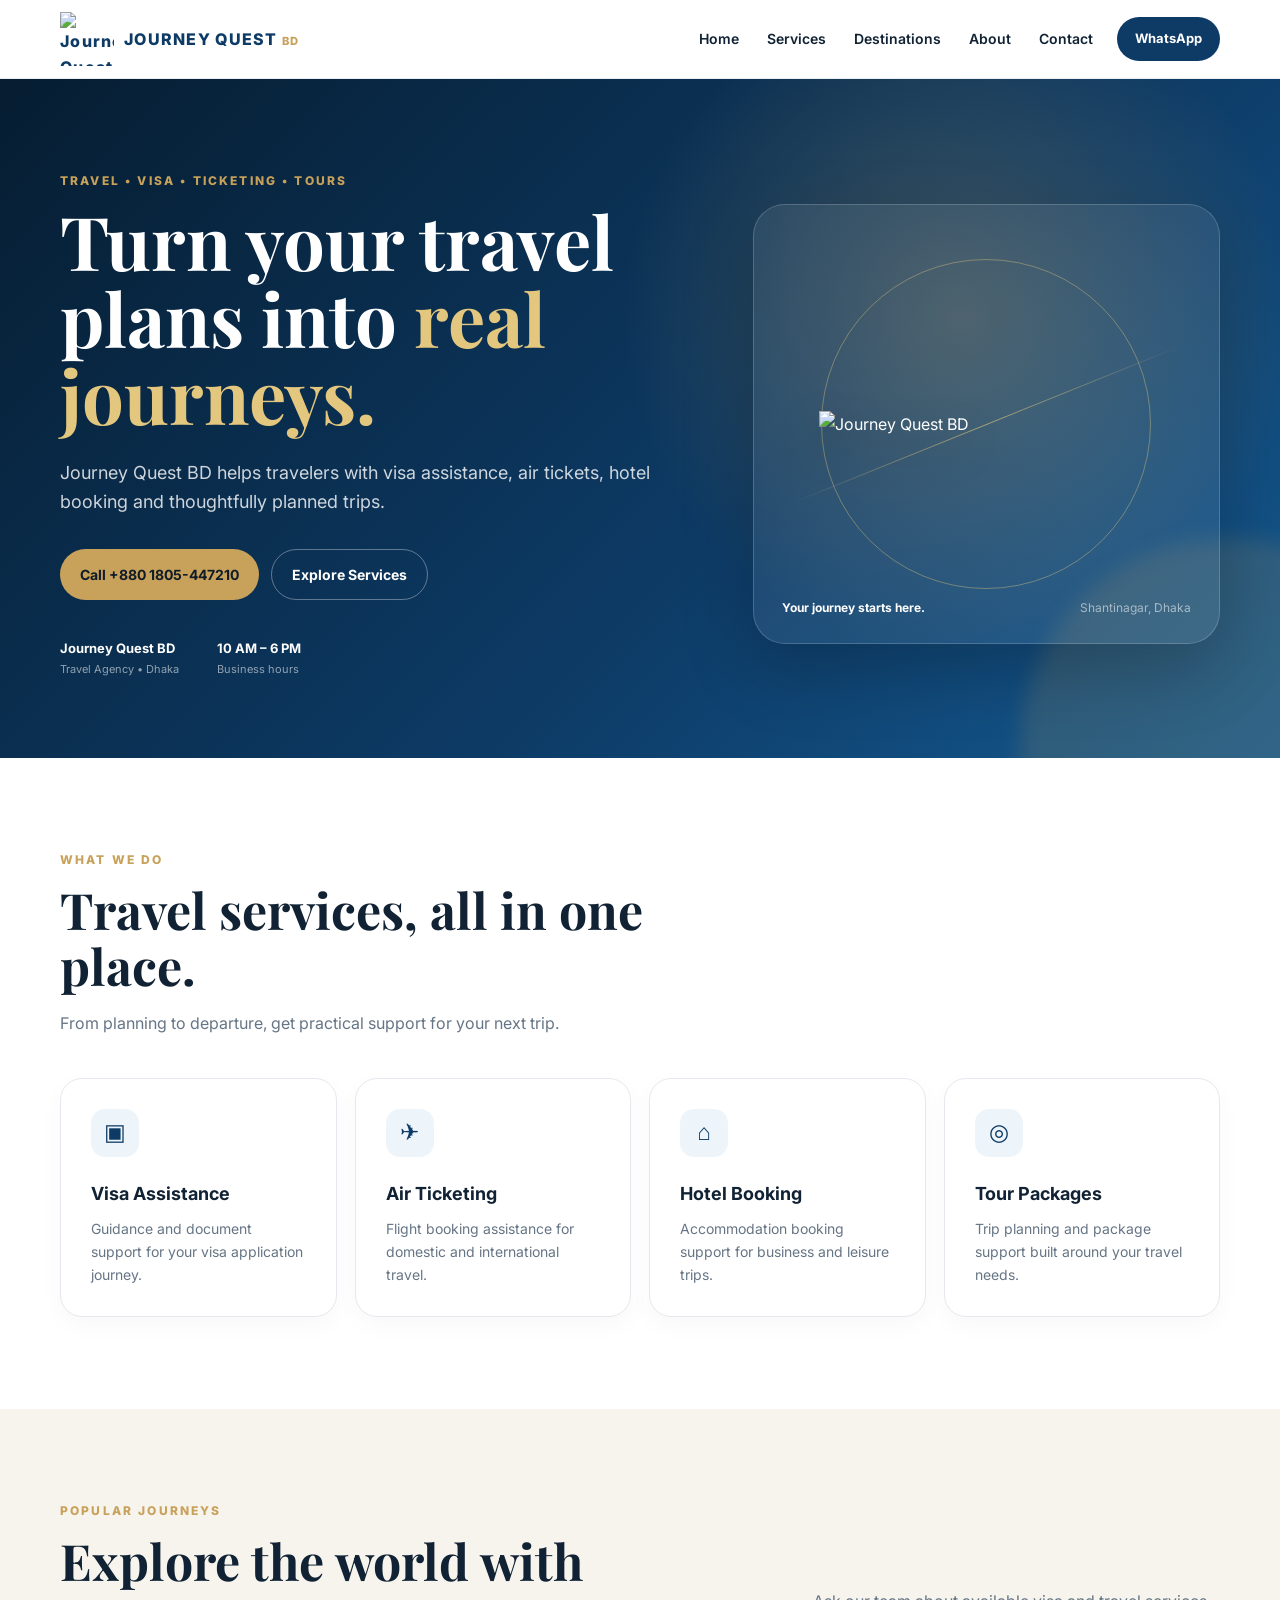
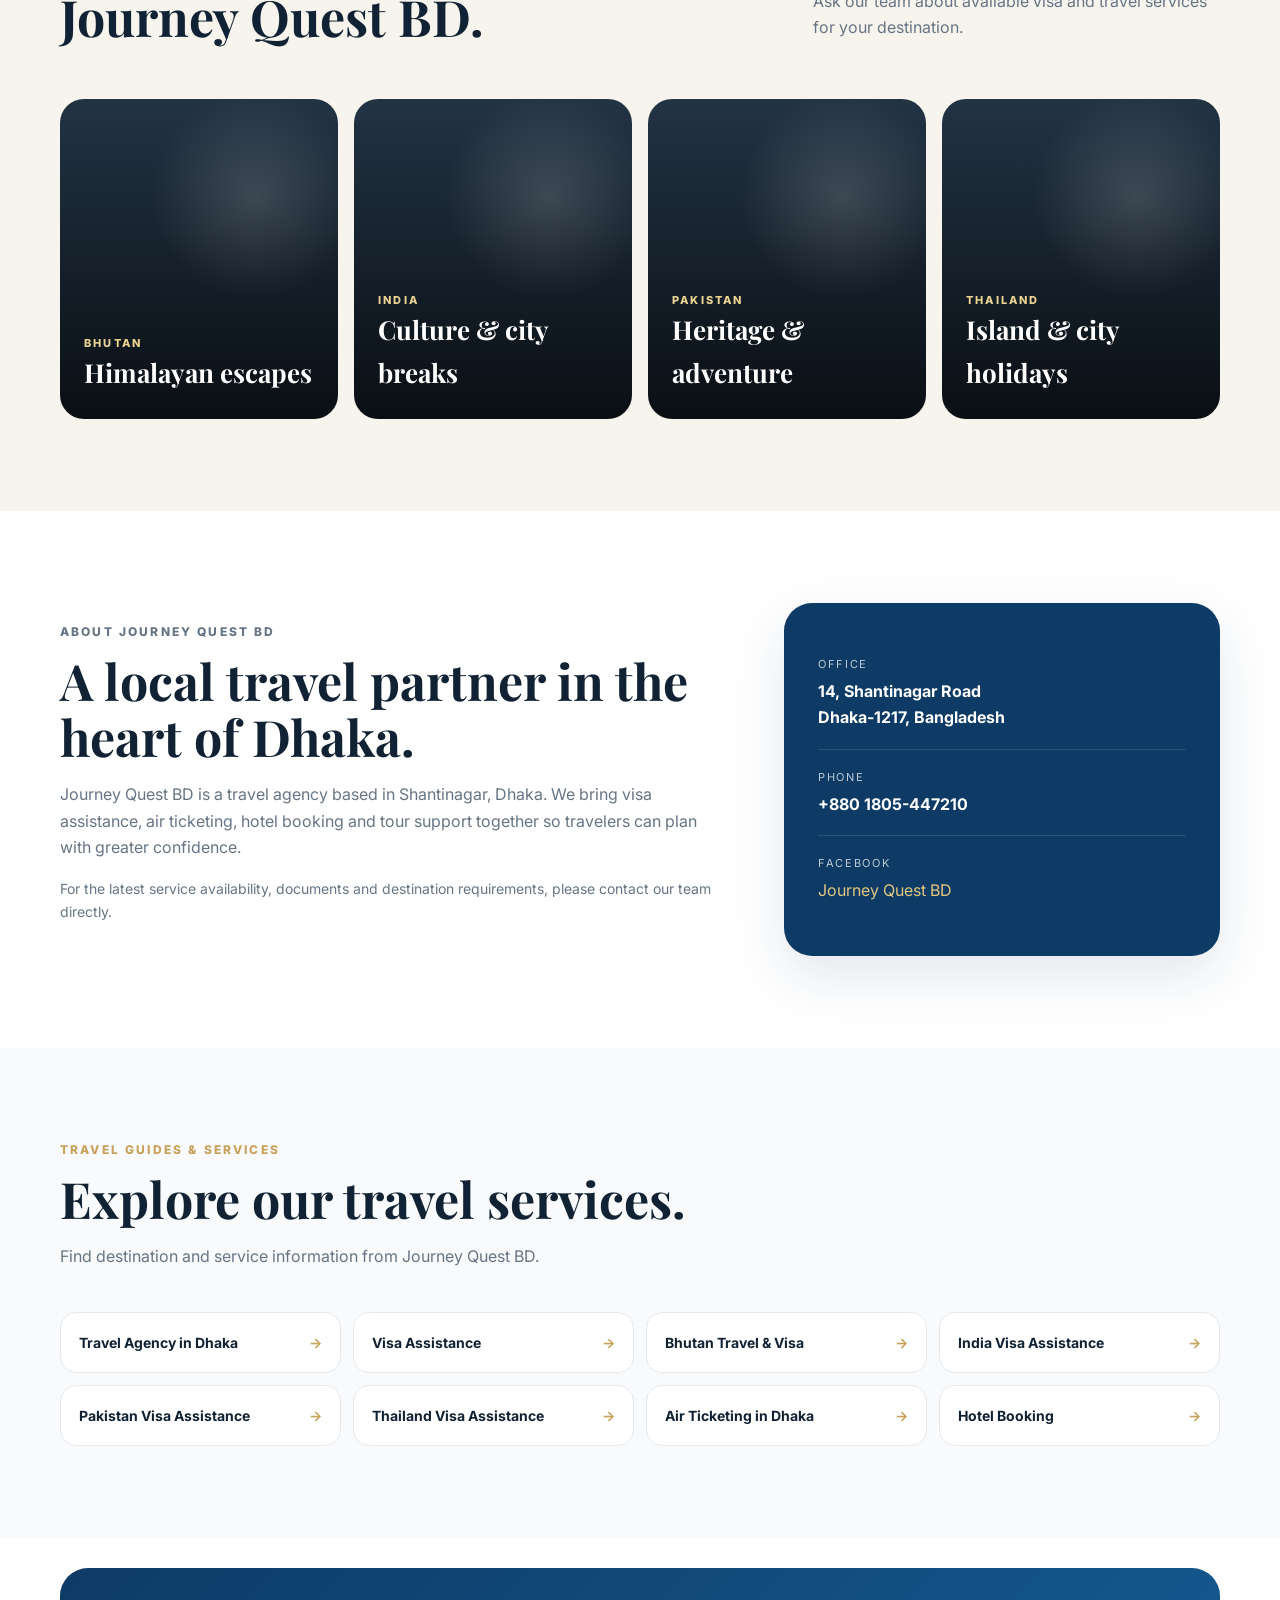
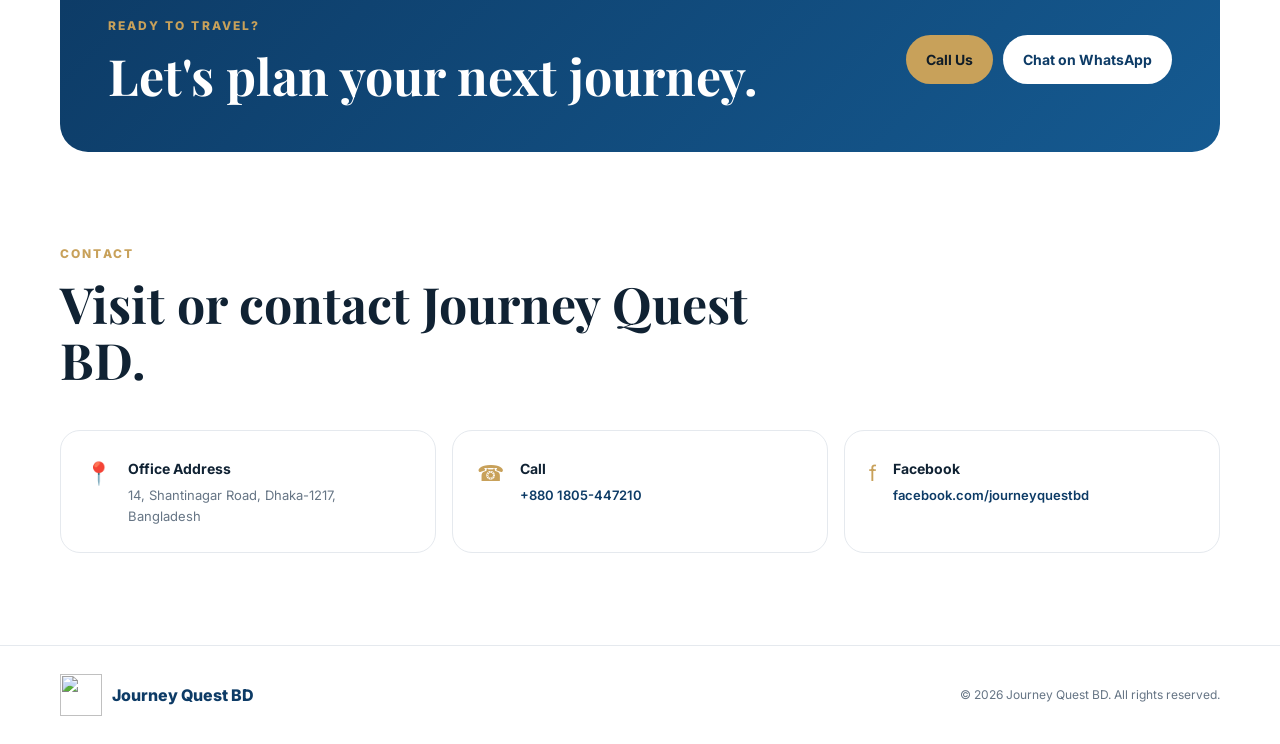
==== index.html @ 127bd730 "Add files via upload" ====
<!doctype html>
<html lang="en">
<head>
  <meta charset="utf-8">
  <meta name="viewport" content="width=device-width, initial-scale=1">
  <meta name="description" content="Journey Quest BD — Travel agency in Shantinagar, Dhaka offering visa assistance, air ticketing, hotel booking and tour services.">
  <meta name="keywords" content="Journey Quest BD, travel agency Dhaka, visa processing Bangladesh, air ticketing, hotel booking, tour packages">
  <meta name="theme-color" content="#0d3b66">
  <title>Journey Quest BD | Travel & Visa Services</title>
  <link rel="icon" href="assets/journey-quest-logo.png">
  <link rel="stylesheet" href="styles.css">
<script type="application/ld+json">{"@context": "https://schema.org", "@type": "TravelAgency", "name": "Journey Quest BD", "url": "https://journeyquestbd.com", "telephone": "+8801805447210", "address": {"@type": "PostalAddress", "streetAddress": "14, Shantinagar Road", "addressLocality": "Dhaka", "postalCode": "1217", "addressCountry": "BD"}, "sameAs": ["https://www.facebook.com/journeyquestbd"]}</script>
</head>
<body>
  <header class="site-header">
    <div class="container nav-wrap">
      <a class="brand" href="#home" aria-label="Journey Quest BD home">
        <img src="assets/journey-quest-logo.png" alt="Journey Quest BD logo">
        <span>JOURNEY QUEST <small>BD</small></span>
      </a>
      <button class="menu-btn" aria-label="Open menu" aria-expanded="false">☰</button>
      <nav class="nav" id="nav">
        <a href="#home">Home</a>
        <a href="#services">Services</a>
        <a href="#destinations">Destinations</a>
        <a href="#about">About</a>
        <a href="#contact">Contact</a>
      </nav>
      <a class="nav-cta" href="https://wa.me/8801805447210" target="_blank" rel="noopener">WhatsApp</a>
    </div>
  </header>

  <main>
    <section class="hero" id="home">
      <div class="hero-glow"></div>
      <div class="container hero-grid">
        <div class="hero-copy">
          <p class="eyebrow">TRAVEL • VISA • TICKETING • TOURS</p>
          <h1>Turn your travel plans into <span>real journeys.</span></h1>
          <p class="lead">Journey Quest BD helps travelers with visa assistance, air tickets, hotel booking and thoughtfully planned trips.</p>
          <div class="hero-actions">
            <a class="btn primary" href="tel:+8801805447210">Call +880 1805-447210</a>
            <a class="btn secondary" href="#services">Explore Services</a>
          </div>
          <div class="trust-row">
            <div><strong>Journey Quest BD</strong><span>Travel Agency • Dhaka</span></div>
            <div><strong>10 AM – 6 PM</strong><span>Business hours</span></div>
          </div>
        </div>
        <div class="hero-card">
          <div class="orbit"></div>
          <img src="assets/journey-quest-logo.png" alt="Journey Quest BD">
          <div class="flight-line"></div>
          <div class="hero-card-text"><strong>Your journey starts here.</strong><span>Shantinagar, Dhaka</span></div>
        </div>
      </div>
    </section>

    <section class="section" id="services">
      <div class="container">
        <div class="section-head">
          <p class="eyebrow">WHAT WE DO</p>
          <h2>Travel services, all in one place.</h2>
          <p>From planning to departure, get practical support for your next trip.</p>
        </div>
        <div class="service-grid">
          <article class="service-card">
            <div class="icon">▣</div><h3>Visa Assistance</h3>
            <p>Guidance and document support for your visa application journey.</p>
          </article>
          <article class="service-card">
            <div class="icon">✈</div><h3>Air Ticketing</h3>
            <p>Flight booking assistance for domestic and international travel.</p>
          </article>
          <article class="service-card">
            <div class="icon">⌂</div><h3>Hotel Booking</h3>
            <p>Accommodation booking support for business and leisure trips.</p>
          </article>
          <article class="service-card">
            <div class="icon">◎</div><h3>Tour Packages</h3>
            <p>Trip planning and package support built around your travel needs.</p>
          </article>
        </div>
      </div>
    </section>

    <section class="section destinations" id="destinations">
      <div class="container">
        <div class="section-head split">
          <div><p class="eyebrow">POPULAR JOURNEYS</p><h2>Explore the world with Journey Quest BD.</h2></div>
          <p>Ask our team about available visa and travel services for your destination.</p>
        </div>
        <div class="destination-grid">
          <div class="destination-card d-bhutan"><span>BHUTAN</span><strong>Himalayan escapes</strong></div>
          <div class="destination-card d-india"><span>INDIA</span><strong>Culture & city breaks</strong></div>
          <div class="destination-card d-pakistan"><span>PAKISTAN</span><strong>Heritage & adventure</strong></div>
          <div class="destination-card d-thailand"><span>THAILAND</span><strong>Island & city holidays</strong></div>
        </div>
      </div>
    </section>

    <section class="section about" id="about">
      <div class="container about-grid">
        <div>
          <p class="eyebrow">ABOUT JOURNEY QUEST BD</p>
          <h2>A local travel partner in the heart of Dhaka.</h2>
          <p>Journey Quest BD is a travel agency based in Shantinagar, Dhaka. We bring visa assistance, air ticketing, hotel booking and tour support together so travelers can plan with greater confidence.</p>
          <p class="muted">For the latest service availability, documents and destination requirements, please contact our team directly.</p>
        </div>
        <div class="info-panel">
          <div><span>Office</span><strong>14, Shantinagar Road<br>Dhaka-1217, Bangladesh</strong></div>
          <div><span>Phone</span><strong>+880 1805-447210</strong></div>
          <div><span>Facebook</span><a href="https://www.facebook.com/journeyquestbd" target="_blank" rel="noopener">Journey Quest BD</a></div>
        </div>
      </div>
    </section>


    <section class="section seo-links" id="travel-guides">
      <div class="container">
        <div class="section-head">
          <p class="eyebrow">TRAVEL GUIDES & SERVICES</p>
          <h2>Explore our travel services.</h2>
          <p>Find destination and service information from Journey Quest BD.</p>
        </div>
        <div class="seo-link-grid">
          <a href="travel-agency-dhaka.html">Travel Agency in Dhaka <span>→</span></a>
          <a href="visa-processing-bangladesh.html">Visa Assistance <span>→</span></a>
          <a href="bhutan-visa-bangladesh.html">Bhutan Travel & Visa <span>→</span></a>
          <a href="india-visa-bangladesh.html">India Visa Assistance <span>→</span></a>
          <a href="pakistan-visa-bangladesh.html">Pakistan Visa Assistance <span>→</span></a>
          <a href="thailand-visa-bangladesh.html">Thailand Visa Assistance <span>→</span></a>
          <a href="air-ticketing-dhaka.html">Air Ticketing in Dhaka <span>→</span></a>
          <a href="hotel-booking-dhaka.html">Hotel Booking <span>→</span></a>
        </div>
      </div>
    </section>

    <section class="cta-section">
      <div class="container cta">
        <div><p class="eyebrow">READY TO TRAVEL?</p><h2>Let's plan your next journey.</h2></div>
        <div class="cta-actions"><a class="btn primary" href="tel:+8801805447210">Call Us</a><a class="btn light" href="https://wa.me/8801805447210" target="_blank" rel="noopener">Chat on WhatsApp</a></div>
      </div>
    </section>

    <section class="section contact" id="contact">
      <div class="container">
        <div class="section-head"><p class="eyebrow">CONTACT</p><h2>Visit or contact Journey Quest BD.</h2></div>
        <div class="contact-grid">
          <div class="contact-card"><span>📍</span><div><strong>Office Address</strong><p>14, Shantinagar Road, Dhaka-1217, Bangladesh</p></div></div>
          <div class="contact-card"><span>☎</span><div><strong>Call</strong><p><a href="tel:+8801805447210">+880 1805-447210</a></p></div></div>
          <div class="contact-card"><span>f</span><div><strong>Facebook</strong><p><a href="https://www.facebook.com/journeyquestbd" target="_blank" rel="noopener">facebook.com/journeyquestbd</a></p></div></div>
        </div>
      </div>
    </section>
  </main>

  <footer>
    <div class="container footer-wrap">
      <div class="footer-brand"><img src="assets/journey-quest-logo.png" alt=""><span>Journey Quest BD</span></div>
      <p>© <span id="year"></span> Journey Quest BD. All rights reserved.</p>
    </div>
  </footer>

  <script src="script.js"></script>
</body>
</html>
---- styles.css ----
@import url('https://fonts.googleapis.com/css2?family=Inter:wght@400;500;600;700;800&family=Playfair+Display:wght@600;700&display=swap');

:root{--navy:#0d3b66;--blue:#155a91;--gold:#c8a15a;--cream:#f7f4ed;--ink:#102233;--muted:#667585;--white:#fff;--line:#e5e9ee;--shadow:0 20px 55px rgba(13,59,102,.12)}
*{box-sizing:border-box}html{scroll-behavior:smooth}body{margin:0;font-family:Inter,Arial,sans-serif;color:var(--ink);background:#fff;line-height:1.65}a{color:inherit;text-decoration:none}.container{width:min(1160px,92%);margin:auto}
.site-header{position:sticky;top:0;z-index:20;background:rgba(255,255,255,.94);backdrop-filter:blur(14px);border-bottom:1px solid rgba(229,233,238,.85)}.nav-wrap{min-height:78px;display:flex;align-items:center;gap:24px}.brand{display:flex;align-items:center;gap:10px;font-weight:800;letter-spacing:.08em;color:var(--navy)}.brand img{width:54px;height:54px;object-fit:contain}.brand small{color:var(--gold);font-size:.7em}.nav{display:flex;gap:28px;margin-left:auto;font-size:14px;font-weight:600}.nav a:hover{color:var(--gold)}.nav-cta{background:var(--navy);color:white;padding:11px 18px;border-radius:999px;font-size:13px;font-weight:700}.menu-btn{display:none;border:0;background:none;font-size:24px}
.hero{position:relative;overflow:hidden;background:linear-gradient(135deg,#061d31 0%,#0d3b66 60%,#155a91 100%);color:#fff;padding:92px 0 80px}.hero:before{content:"";position:absolute;inset:0;background:radial-gradient(circle at 75% 35%,rgba(200,161,90,.28),transparent 32%)}.hero-glow{position:absolute;width:420px;height:420px;border-radius:50%;right:-160px;bottom:-200px;background:rgba(200,161,90,.16);filter:blur(10px)}.hero-grid{display:grid;grid-template-columns:1.15fr .85fr;gap:60px;align-items:center;position:relative}.eyebrow{font-size:12px;letter-spacing:.18em;font-weight:800;color:var(--gold);margin:0 0 12px}.hero h1{font-family:"Playfair Display",Georgia,serif;font-size:clamp(44px,6vw,74px);line-height:1.04;margin:0 0 24px;max-width:760px}.hero h1 span{color:#e4c77e}.lead{font-size:18px;color:rgba(255,255,255,.8);max-width:650px}.hero-actions{display:flex;gap:12px;flex-wrap:wrap;margin:32px 0}.btn{display:inline-flex;align-items:center;justify-content:center;padding:13px 20px;border-radius:999px;font-weight:700;font-size:14px}.btn.primary{background:var(--gold);color:#101c27}.btn.secondary{border:1px solid rgba(255,255,255,.35);color:#fff}.btn.light{background:#fff;color:var(--navy)}.trust-row{display:flex;gap:38px;margin-top:38px}.trust-row div{display:flex;flex-direction:column}.trust-row strong{font-size:13px}.trust-row span{font-size:11px;color:rgba(255,255,255,.55)}
.hero-card{min-height:440px;border:1px solid rgba(255,255,255,.18);background:rgba(255,255,255,.07);border-radius:32px;display:grid;place-items:center;position:relative;overflow:hidden;box-shadow:0 25px 70px rgba(0,0,0,.22)}.hero-card img{width:72%;max-width:360px;filter:drop-shadow(0 18px 20px rgba(0,0,0,.28));position:relative;z-index:2}.orbit{position:absolute;width:330px;height:330px;border:1px solid rgba(228,199,126,.4);border-radius:50%}.flight-line{position:absolute;width:90%;height:1px;background:linear-gradient(90deg,transparent,rgba(228,199,126,.65),transparent);transform:rotate(-22deg)}.hero-card-text{position:absolute;bottom:26px;left:28px;right:28px;display:flex;justify-content:space-between;font-size:12px}.hero-card-text span{color:rgba(255,255,255,.55)}
.section{padding:92px 0}.section-head{max-width:700px;margin-bottom:42px}.section-head h2,.about h2,.cta h2{font-family:"Playfair Display",Georgia,serif;font-size:clamp(34px,4vw,50px);line-height:1.12;margin:0 0 12px}.section-head p:not(.eyebrow),.about p{color:var(--muted)}.section-head.split{max-width:none;display:flex;justify-content:space-between;gap:40px;align-items:end}.section-head.split>p{max-width:420px}
.service-grid{display:grid;grid-template-columns:repeat(4,1fr);gap:18px}.service-card{border:1px solid var(--line);padding:30px;border-radius:22px;background:#fff;transition:.25s;box-shadow:0 8px 25px rgba(16,34,51,.03)}.service-card:hover{transform:translateY(-5px);box-shadow:var(--shadow);border-color:#d7c08a}.icon{width:48px;height:48px;border-radius:14px;background:#eef5fa;color:var(--navy);display:grid;place-items:center;font-size:23px;margin-bottom:22px}.service-card h3{margin:0 0 8px;font-size:18px}.service-card p{margin:0;color:var(--muted);font-size:14px}
.destinations{background:var(--cream)}.destination-grid{display:grid;grid-template-columns:repeat(4,1fr);gap:16px}.destination-card{height:320px;border-radius:24px;overflow:hidden;padding:24px;display:flex;flex-direction:column;justify-content:flex-end;color:#fff;position:relative;background:linear-gradient(180deg,rgba(0,0,0,0),rgba(0,0,0,.72)),#234}.destination-card:after{content:"";position:absolute;inset:0;background:radial-gradient(circle at 70% 30%,rgba(255,255,255,.15),transparent 35%)}.destination-card span,.destination-card strong{position:relative;z-index:1}.destination-card span{font-size:11px;letter-spacing:.2em;font-weight:800;color:#ead391}.destination-card strong{font-family:"Playfair Display",Georgia,serif;font-size:26px}.d-bhutan{background-image:linear-gradient(180deg,rgba(0,0,0,0),rgba(0,0,0,.72)),url("https://images.unsplash.com/photo-1529154036614-a60975f5c760?auto=format&fit=crop&w=900&q=80");background-size:cover;background-position:center}.d-india{background-image:linear-gradient(180deg,rgba(0,0,0,0),rgba(0,0,0,.72)),url("https://images.unsplash.com/photo-1524492412937-b28074a5d7da?auto=format&fit=crop&w=900&q=80");background-size:cover;background-position:center}.d-pakistan{background-image:linear-gradient(180deg,rgba(0,0,0,0),rgba(0,0,0,.72)),url("https://images.unsplash.com/photo-1581793745862-99fde7fa73d2?auto=format&fit=crop&w=900&q=80");background-size:cover;background-position:center}.d-thailand{background-image:linear-gradient(180deg,rgba(0,0,0,0),rgba(0,0,0,.72)),url("https://images.unsplash.com/photo-1528181304800-259b08848526?auto=format&fit=crop&w=900&q=80");background-size:cover;background-position:center}
.about{background:#fff}.about-grid{display:grid;grid-template-columns:1.2fr .8fr;gap:70px;align-items:center}.info-panel{border-radius:28px;background:var(--navy);color:#fff;padding:34px;box-shadow:var(--shadow)}.info-panel div{padding:18px 0;border-bottom:1px solid rgba(255,255,255,.12)}.info-panel div:last-child{border:0}.info-panel span{display:block;color:#bfcbd5;font-size:11px;text-transform:uppercase;letter-spacing:.15em;margin-bottom:5px}.info-panel a{color:#e4c77e}.muted{font-size:14px}
.cta-section{padding:30px 0 0}.cta{background:linear-gradient(135deg,var(--navy),#155a91);border-radius:28px;padding:48px;display:flex;align-items:center;justify-content:space-between;gap:30px;color:#fff}.cta h2{margin:0}.cta-actions{display:flex;gap:10px;flex-wrap:wrap}
.contact-grid{display:grid;grid-template-columns:repeat(3,1fr);gap:16px}.contact-card{border:1px solid var(--line);border-radius:20px;padding:24px;display:flex;gap:16px}.contact-card>span{font-size:22px;color:var(--gold)}.contact-card strong{font-size:14px}.contact-card p{font-size:13px;color:var(--muted);margin:4px 0 0}.contact-card a{color:var(--navy);font-weight:600}
footer{border-top:1px solid var(--line);padding:28px 0}.footer-wrap{display:flex;align-items:center;justify-content:space-between;gap:20px}.footer-wrap p{font-size:12px;color:var(--muted);margin:0}.footer-brand{display:flex;align-items:center;gap:10px;font-weight:800;color:var(--navy)}.footer-brand img{width:42px;height:42px;object-fit:contain}
@media(max-width:900px){.hero-grid,.about-grid{grid-template-columns:1fr}.hero-card{min-height:350px}.service-grid,.destination-grid{grid-template-columns:repeat(2,1fr)}.section-head.split{display:block}.section-head.split>p{margin-top:15px}.contact-grid{grid-template-columns:1fr}.nav{display:none;position:absolute;left:4%;right:4%;top:78px;background:#fff;padding:18px;border:1px solid var(--line);border-radius:18px;box-shadow:var(--shadow);flex-direction:column}.nav.open{display:flex}.menu-btn{display:block;margin-left:auto}.nav-cta{display:none}}
@media(max-width:600px){.hero{padding:65px 0}.hero h1{font-size:43px}.hero-card{min-height:300px}.hero-card img{width:68%}.service-grid,.destination-grid{grid-template-columns:1fr}.destination-card{height:260px}.cta{padding:30px;display:block}.cta-actions{margin-top:22px}.trust-row{gap:20px}.footer-wrap{display:block}.footer-wrap p{margin-top:10px}}

.seo-hero{padding:88px 0 72px;background:linear-gradient(135deg,#071e32,#0d3b66);color:#fff}.seo-hero h1{font-family:"Playfair Display",Georgia,serif;font-size:clamp(40px,6vw,68px);line-height:1.08;margin:0 0 18px;max-width:820px}.seo-lead{font-size:18px;color:rgba(255,255,255,.78);max-width:800px}.btn.secondary.dark{border-color:rgba(255,255,255,.4);color:#fff}.seo-content article{max-width:780px}.seo-layout{display:grid;grid-template-columns:1fr 320px;gap:70px}.seo-content article section{margin-bottom:38px}.seo-content h2{font-family:"Playfair Display",Georgia,serif;font-size:32px;line-height:1.2}.seo-content p{color:var(--muted)}.notice{padding:22px 24px;border-left:4px solid var(--gold);background:var(--cream);border-radius:0 16px 16px 0}.notice p{margin-bottom:0}.side-card{border:1px solid var(--line);border-radius:22px;padding:24px;margin-bottom:16px;box-shadow:0 10px 30px rgba(16,34,51,.04)}.side-card img{width:95px;height:95px;object-fit:contain}.side-card h3{margin:10px 0 6px}.side-card p{font-size:13px;color:var(--muted)}.side-card>a{font-weight:700;color:var(--navy)}.related{display:grid;gap:10px}.related a{font-size:13px;font-weight:600;color:var(--navy);padding-bottom:9px;border-bottom:1px solid var(--line)}.seo-links{background:#f8fafc}.seo-link-grid{display:grid;grid-template-columns:repeat(4,1fr);gap:12px}.seo-link-grid a{background:#fff;border:1px solid var(--line);padding:18px;border-radius:16px;font-weight:700;font-size:14px;display:flex;justify-content:space-between;gap:10px;transition:.2s}.seo-link-grid a:hover{transform:translateY(-3px);border-color:#d7c08a;box-shadow:var(--shadow)}.seo-link-grid span{color:var(--gold)}
@media(max-width:900px){.seo-layout{grid-template-columns:1fr}.seo-link-grid{grid-template-columns:repeat(2,1fr)}}@media(max-width:600px){.seo-link-grid{grid-template-columns:1fr}}
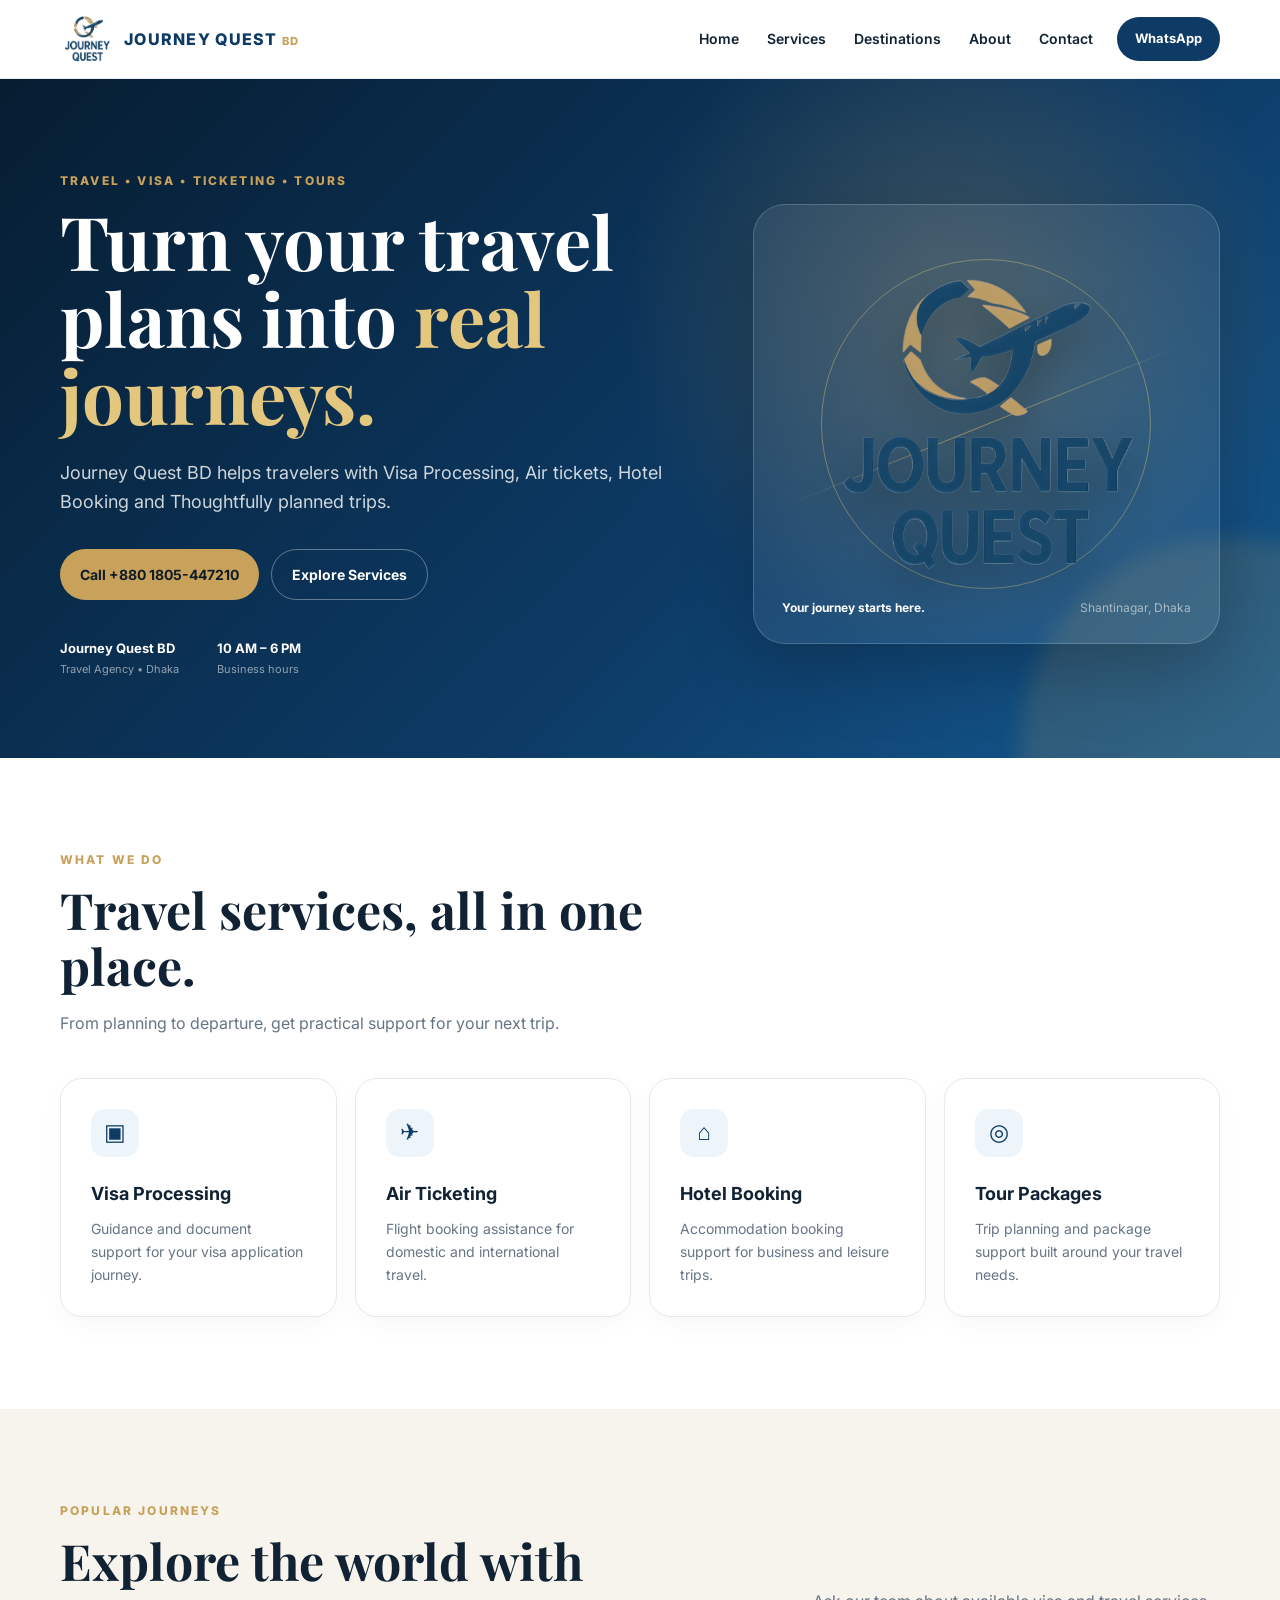
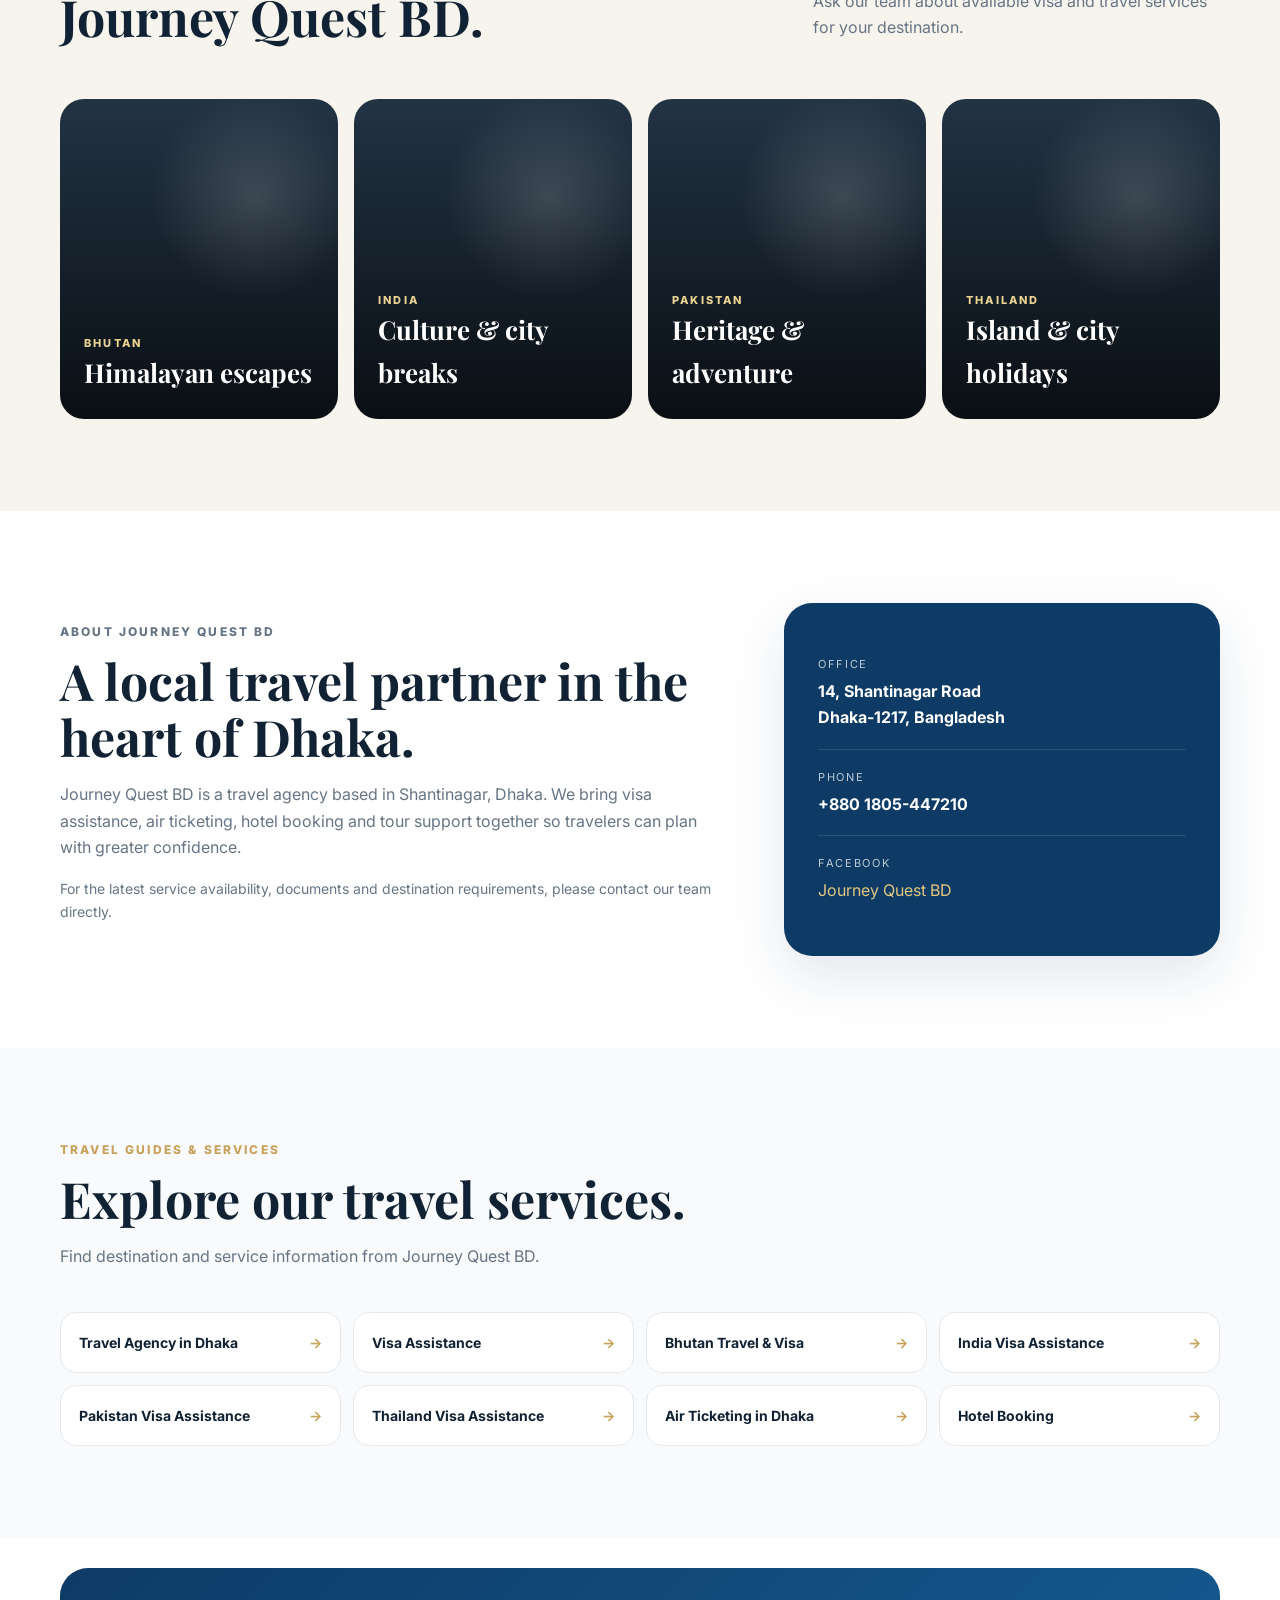
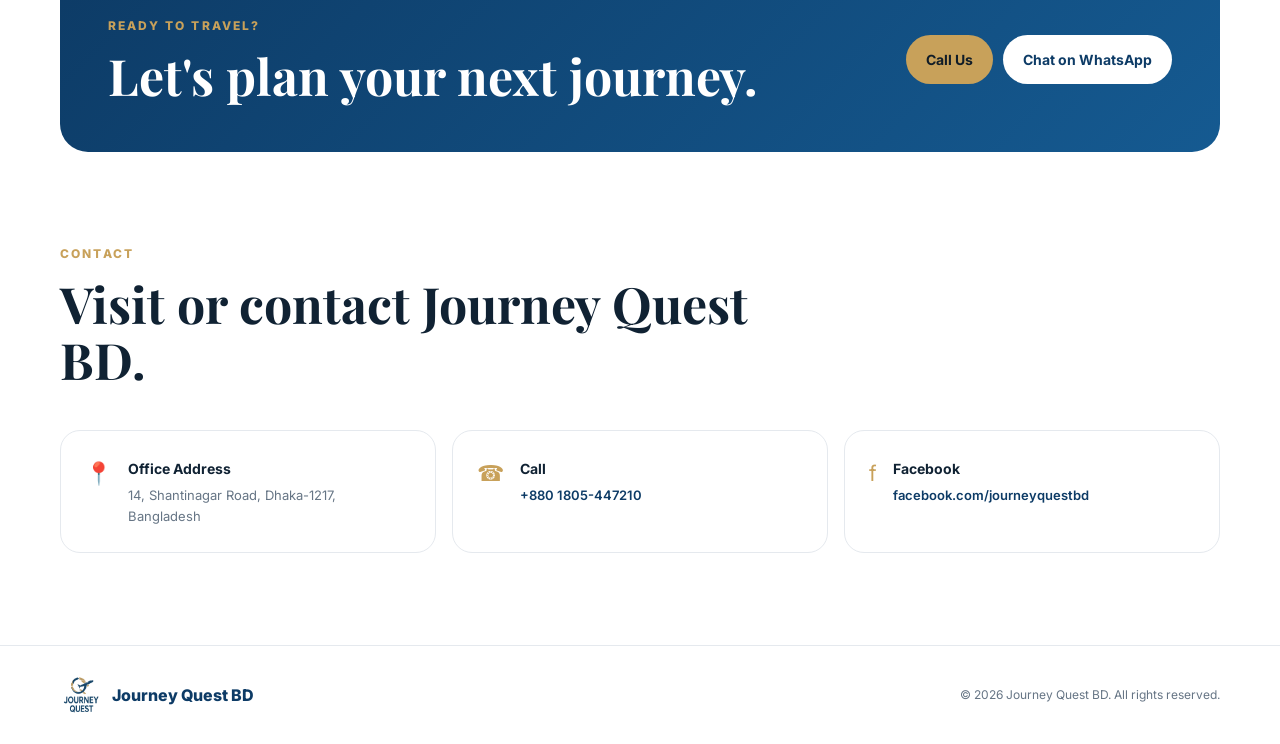
==== commit 4c9f476c: "Update index.html" ====
--- a/index.html
+++ b/index.html
@@ -37,7 +37,7 @@
         <div class="hero-copy">
           <p class="eyebrow">TRAVEL • VISA • TICKETING • TOURS</p>
           <h1>Turn your travel plans into <span>real journeys.</span></h1>
-          <p class="lead">Journey Quest BD helps travelers with visa assistance, air tickets, hotel booking and thoughtfully planned trips.</p>
+          <p class="lead">Journey Quest BD helps travelers with Visa Processing, Air tickets, Hotel Booking and Thoughtfully planned trips.</p>
           <div class="hero-actions">
             <a class="btn primary" href="tel:+8801805447210">Call +880 1805-447210</a>
             <a class="btn secondary" href="#services">Explore Services</a>
@@ -65,7 +65,7 @@
         </div>
         <div class="service-grid">
           <article class="service-card">
-            <div class="icon">▣</div><h3>Visa Assistance</h3>
+            <div class="icon">▣</div><h3>Visa Processing</h3>
             <p>Guidance and document support for your visa application journey.</p>
           </article>
           <article class="service-card">
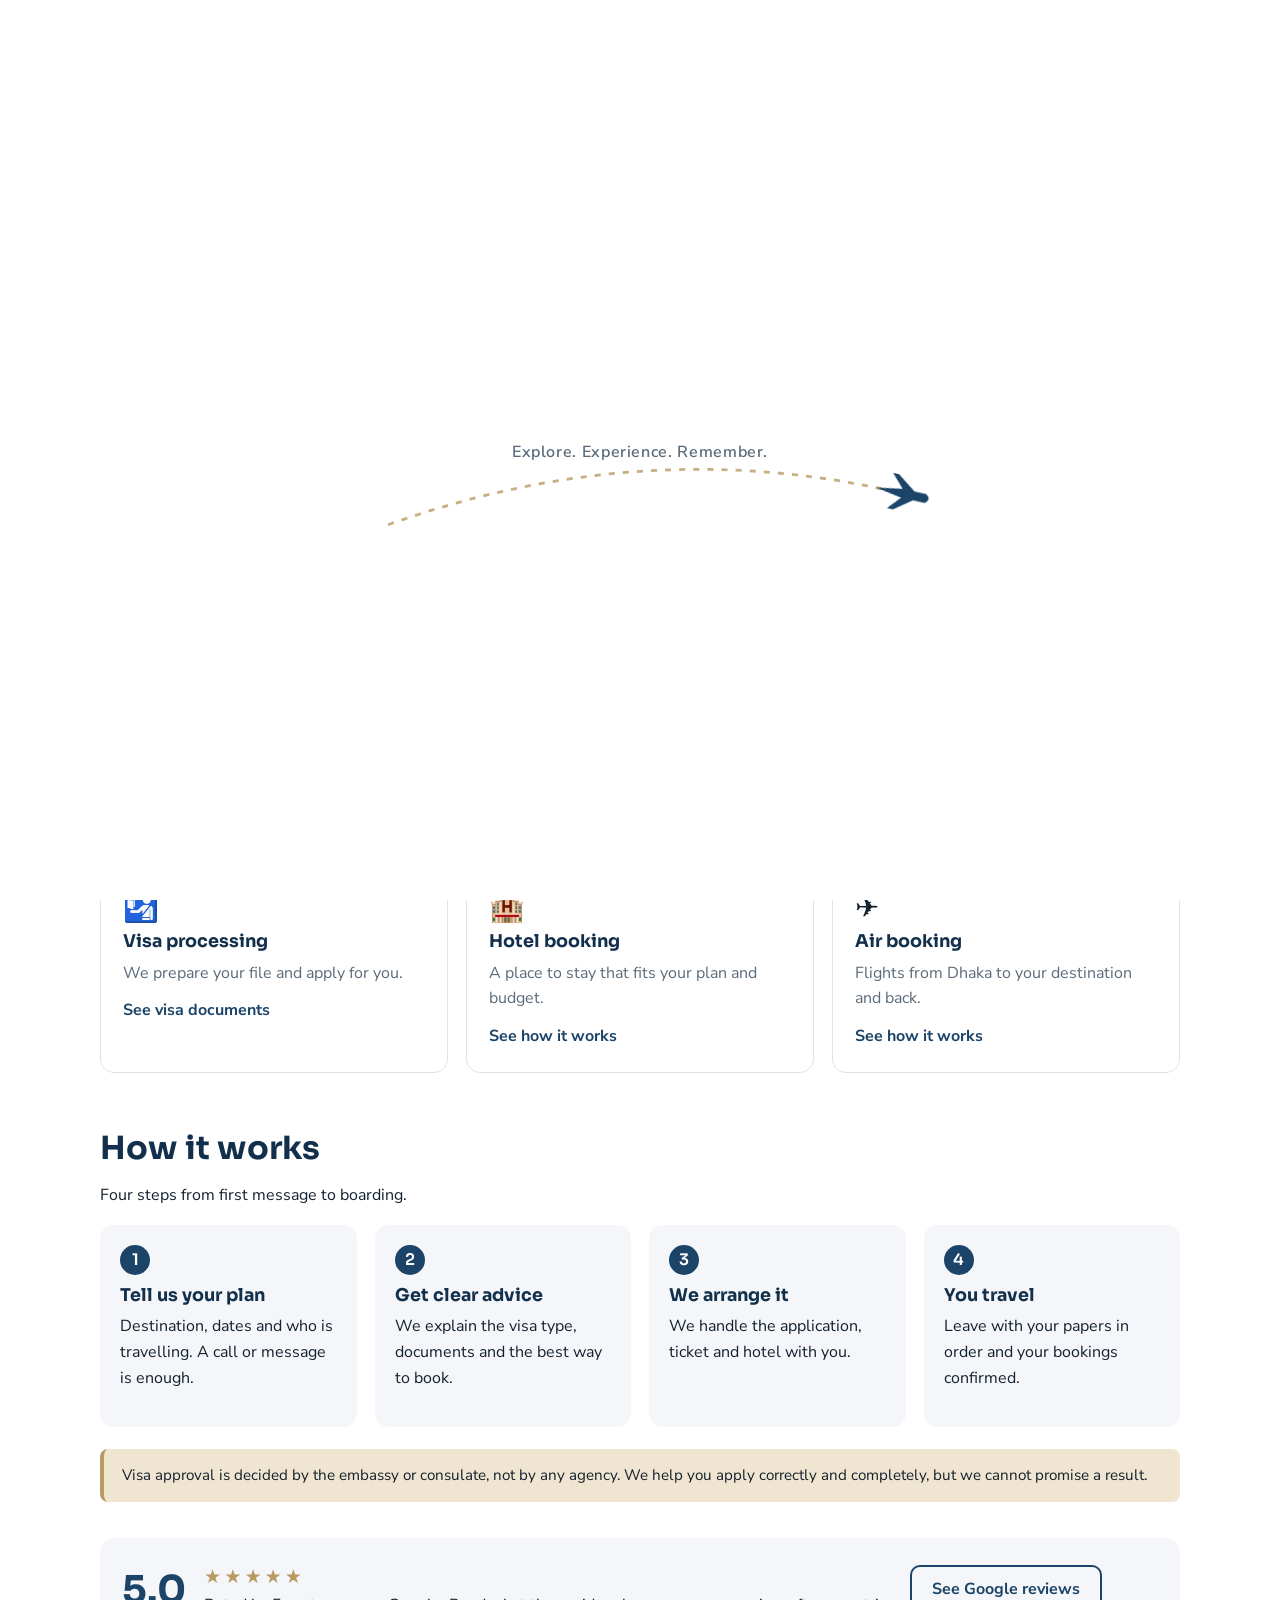
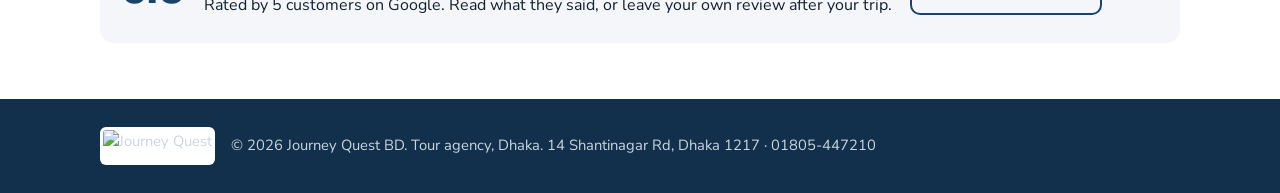
==== commit 550018e5: "Add files via upload" ====
--- a/index.html
+++ b/index.html
@@ -1,167 +1,478 @@
-<!doctype html>
+<!DOCTYPE html>
 <html lang="en">
 <head>
-  <meta charset="utf-8">
-  <meta name="viewport" content="width=device-width, initial-scale=1">
-  <meta name="description" content="Journey Quest BD — Travel agency in Shantinagar, Dhaka offering visa assistance, air ticketing, hotel booking and tour services.">
-  <meta name="keywords" content="Journey Quest BD, travel agency Dhaka, visa processing Bangladesh, air ticketing, hotel booking, tour packages">
-  <meta name="theme-color" content="#0d3b66">
-  <title>Journey Quest BD | Travel & Visa Services</title>
-  <link rel="icon" href="assets/journey-quest-logo.png">
-  <link rel="stylesheet" href="styles.css">
-<script type="application/ld+json">{"@context": "https://schema.org", "@type": "TravelAgency", "name": "Journey Quest BD", "url": "https://journeyquestbd.com", "telephone": "+8801805447210", "address": {"@type": "PostalAddress", "streetAddress": "14, Shantinagar Road", "addressLocality": "Dhaka", "postalCode": "1217", "addressCountry": "BD"}, "sameAs": ["https://www.facebook.com/journeyquestbd"]}</script>
+<meta charset="utf-8">
+<meta name="viewport" content="width=device-width, initial-scale=1">
+<title>Journey Quest BD | Visa, air tickets, hotels and tours in Dhaka</title>
+<meta name="description" content="Journey Quest BD is a travel agency at 14 Shantinagar Road, Dhaka. Visa processing, air ticket booking, hotel booking, tour packages and travel insurance.">
+<link rel="preconnect" href="https://fonts.googleapis.com">
+<link rel="preconnect" href="https://fonts.gstatic.com" crossorigin>
+<link href="https://fonts.googleapis.com/css2?family=Sora:wght@500;600;700&family=Hind+Siliguri:wght@400;500;600&family=Nunito+Sans:wght@400;600;700&display=swap" rel="stylesheet">
+<style>
+:root{
+  --navy:#1b4468; --navy-d:#12304b; --gold:#b89b62; --gold-l:#efe5d0;
+  --bg:#ffffff; --soft:#f4f6f9; --ink:#14212e; --mute:#5b6b7a; --line:#dde3ea; --ok:#2f8f5b;
+  --head:'Sora','Hind Siliguri',system-ui,sans-serif;
+  --body:'Nunito Sans','Hind Siliguri',system-ui,sans-serif;
+}
+*{box-sizing:border-box}
+html{scroll-behavior:smooth}
+body{margin:0;font-family:var(--body);color:var(--ink);background:var(--bg);line-height:1.6;font-size:16px}
+img{max-width:100%;display:block}
+a{color:var(--navy)}
+h1,h2,h3{font-family:var(--head);line-height:1.2;margin:0 0 .5em;color:var(--navy-d)}
+h1{font-size:clamp(1.9rem,4.6vw,3.1rem);letter-spacing:-.01em}
+h2{font-size:clamp(1.4rem,3vw,2rem)}
+h3{font-size:1.1rem}
+p{margin:0 0 1em}
+.wrap{max-width:1120px;margin:0 auto;padding:0 20px}
+:focus-visible{outline:3px solid var(--gold);outline-offset:2px}
+
+/* header */
+header{position:sticky;top:0;z-index:20;background:#fff;border-bottom:1px solid var(--line)}
+.bar{display:flex;align-items:center;gap:20px;min-height:68px}
+.brand img{height:46px;width:auto}
+nav{display:flex;gap:4px;margin-left:auto;flex-wrap:wrap}
+nav a{text-decoration:none;color:var(--ink);padding:8px 14px;border-radius:8px;font-weight:600;font-size:.95rem}
+nav a:hover{background:var(--soft)}
+nav a.on{background:var(--navy);color:#fff}
+.call{background:var(--gold);color:#fff;text-decoration:none;font-weight:700;padding:9px 16px;border-radius:8px;white-space:nowrap}
+.call:hover{background:#a58a53}
+
+/* buttons */
+.btn{display:inline-block;border:0;cursor:pointer;font:inherit;font-weight:700;text-decoration:none;padding:12px 22px;border-radius:10px;background:var(--navy);color:#fff}
+.btn:hover{background:var(--navy-d)}
+.btn.alt{background:transparent;color:var(--navy);box-shadow:inset 0 0 0 2px var(--navy)}
+.btn.alt:hover{background:var(--soft)}
+.btn.gold{background:var(--gold)}
+
+/* pages */
+.page{display:none}
+.page.on{display:block}
+section{padding:56px 0}
+.hero{background:linear-gradient(135deg,var(--navy-d),var(--navy));color:#fff;padding:72px 0 64px;position:relative;overflow:hidden}
+.hero h1{color:#fff;max-width:18ch}
+.hero .bn{color:var(--gold-l);font-family:var(--body);font-size:1.1rem;margin-bottom:12px}
+.hero p.lead{max-width:56ch;font-size:1.1rem;color:#dbe6f0}
+.hero .acts{display:flex;gap:12px;flex-wrap:wrap;margin-top:24px}
+.hero .btn.alt{color:#fff;box-shadow:inset 0 0 0 2px rgba(255,255,255,.6)}
+.hero .btn.alt:hover{background:rgba(255,255,255,.12)}
+.hero .arc{position:absolute;right:-120px;top:-160px;width:520px;height:520px;border-radius:50%;border:56px solid rgba(184,155,98,.28)}
+.facts{display:flex;flex-wrap:wrap;gap:10px 28px;margin-top:36px;color:#cfdce8;font-size:.95rem}
+.facts b{color:#fff}
+.ticker{background:var(--gold-l);color:var(--navy-d);font-weight:600;font-size:.9rem;padding:10px 0;overflow:hidden;white-space:nowrap}
+.ticker span{display:inline-block;padding-right:36px}
+
+.grid3{display:grid;grid-template-columns:repeat(3,1fr);gap:18px}
+.card{background:#fff;border:1px solid var(--line);border-radius:14px;padding:22px}
+.card.link{text-decoration:none;color:inherit;display:block;transition:border-color .15s,transform .15s}
+.card.link:hover{border-color:var(--gold);transform:translateY(-2px)}
+.card .ic{font-size:1.8rem}
+.card p{color:var(--mute);margin:0}
+.more{font-weight:700;color:var(--navy);margin-top:12px;display:block}
+.steps{display:grid;grid-template-columns:repeat(4,1fr);gap:18px;counter-reset:s}
+.steps div{background:var(--soft);border-radius:14px;padding:20px}
+.steps div::before{counter-increment:s;content:counter(s);display:inline-grid;place-items:center;width:30px;height:30px;border-radius:50%;background:var(--navy);color:#fff;font-family:var(--head);font-weight:600;margin-bottom:10px}
+.note{background:var(--gold-l);border-left:4px solid var(--gold);border-radius:8px;padding:14px 18px;margin-top:22px;font-size:.95rem}
+.rating{display:flex;align-items:center;gap:18px;background:var(--soft);border-radius:14px;padding:22px;margin-top:36px;flex-wrap:wrap}
+.rating b{font-family:var(--head);font-size:2.4rem;color:var(--navy)}
+.stars{color:var(--gold);letter-spacing:3px;font-size:1.2rem}
+.pagehead{background:var(--soft);padding:44px 0 32px;border-bottom:1px solid var(--line)}
+.pagehead .bn{color:var(--gold);font-weight:600;margin-bottom:6px}
+.pagehead p{color:var(--mute);max-width:60ch;margin:0}
+
+/* services */
+.svc{display:grid;grid-template-columns:1fr 1fr;gap:28px;align-items:start;padding:32px 0;border-bottom:1px solid var(--line)}
+.svc ul{padding-left:18px;margin:0 0 16px;color:var(--mute)}
+.svc li{margin:4px 0}
+
+/* visa documents */
+.countries{display:flex;flex-wrap:wrap;gap:8px;margin:18px 0 8px}
+.chip{border:1.5px solid var(--line);background:#fff;font:inherit;font-weight:600;padding:9px 16px;border-radius:999px;cursor:pointer;color:var(--ink)}
+.chip:hover{border-color:var(--gold)}
+.chip[aria-pressed=true]{background:var(--navy);border-color:var(--navy);color:#fff}
+.empty{border:2px dashed var(--line);border-radius:14px;padding:40px;text-align:center;color:var(--mute);margin-top:18px}
+.panel{display:none;margin-top:22px;grid-template-columns:minmax(0,1.1fr) minmax(0,.9fr);gap:28px;align-items:start}
+.panel.on{display:grid}
+.who{display:inline-flex;background:var(--soft);border-radius:10px;padding:4px;margin:10px 0 16px}
+.who button{border:0;background:transparent;font:inherit;font-weight:600;padding:8px 16px;border-radius:8px;cursor:pointer;color:var(--mute)}
+.who button[aria-pressed=true]{background:#fff;color:var(--navy);box-shadow:0 1px 4px rgba(0,0,0,.12)}
+.prog{height:12px;border-radius:99px;background:var(--line);overflow:hidden}
+.prog i{display:block;height:100%;width:0;background:linear-gradient(90deg,var(--gold),var(--ok));transition:width .25s}
+.progtxt{display:flex;justify-content:space-between;font-weight:600;font-size:.92rem;margin:6px 0 18px;color:var(--mute)}
+.group{margin-bottom:20px}
+.group h3{font-size:1rem;color:var(--navy);border-bottom:2px solid var(--gold);display:inline-block;padding-bottom:3px;margin-bottom:8px}
+.group label{display:flex;gap:10px;align-items:flex-start;padding:8px 10px;border-radius:8px;cursor:pointer}
+.group label:hover{background:var(--soft)}
+.group input{margin-top:5px;width:18px;height:18px;accent-color:var(--navy);flex:none}
+.group input:checked + span{color:var(--mute);text-decoration:line-through}
+.sheet{position:sticky;top:90px;border:1px solid var(--line);border-radius:14px;overflow:hidden;background:#fff}
+.sheet img{width:100%;height:auto;cursor:zoom-in}
+.sheet .cap{display:flex;justify-content:space-between;gap:10px;align-items:center;padding:12px 14px;background:var(--soft);font-weight:600;font-size:.92rem;flex-wrap:wrap}
+.sheet .cap a{font-weight:700}
+.warn{font-size:.9rem;color:var(--mute);margin-top:26px}
+#zoom{position:fixed;inset:0;background:rgba(10,20,30,.88);display:none;z-index:50;overflow:auto;padding:20px;text-align:center}
+#zoom.on{display:block}
+#zoom img{max-width:min(900px,100%);margin:0 auto;border-radius:6px;background:#fff}
+#zoom button{position:fixed;top:14px;right:18px;font-size:1.6rem;background:#fff;border:0;border-radius:50%;width:42px;height:42px;cursor:pointer}
+
+/* contact */
+.contact{display:grid;grid-template-columns:1fr 1fr;gap:28px}
+.info div{padding:14px 0;border-bottom:1px solid var(--line)}
+.info small{display:block;color:var(--mute);font-weight:600}
+form{display:grid;gap:12px}
+label.f{display:grid;gap:4px;font-weight:600;font-size:.92rem}
+input[type=text],select,textarea{font:inherit;padding:11px 12px;border:1.5px solid var(--line);border-radius:8px;background:#fff;width:100%}
+textarea{min-height:90px;resize:vertical}
+.fine{font-size:.85rem;color:var(--mute)}
+
+footer{background:var(--navy-d);color:#c9d6e2;padding:28px 0;font-size:.92rem}
+footer .wrap{display:flex;gap:16px;align-items:center;flex-wrap:wrap}
+footer img{height:38px;background:#fff;border-radius:6px;padding:3px}
+
+
+/* ---------- animations ---------- */
+#splash{position:fixed;inset:0;z-index:100;background:#fff;display:grid;place-items:center;transition:opacity .6s ease,visibility .6s}
+#splash.out{opacity:0;visibility:hidden}
+#splash .in{text-align:center;position:relative;width:min(420px,86vw)}
+#splash img{width:100%;animation:logoIn 1.1s cubic-bezier(.2,.8,.2,1) both}
+#splash .tag{margin-top:6px;color:var(--mute);font-weight:600;letter-spacing:.04em;animation:fadeUp .8s .9s both}
+#splash svg{position:absolute;left:-10%;right:-10%;bottom:-70px;width:120%;height:90px;overflow:visible}
+#splash .trail{fill:none;stroke:var(--gold);stroke-width:2.5;stroke-dasharray:6 8;stroke-dashoffset:0;opacity:.8;animation:dash 1.6s .5s linear both}
+#splash .jet{offset-path:path('M0 70 Q 250 -10 500 40');offset-rotate:auto;animation:fly 2s .4s cubic-bezier(.4,0,.2,1) both;fill:var(--navy)}
+@keyframes logoIn{from{opacity:0;transform:scale(.7) rotate(-6deg)}to{opacity:1;transform:none}}
+@keyframes fadeUp{from{opacity:0;transform:translateY(10px)}to{opacity:1;transform:none}}
+@keyframes fly{from{offset-distance:0%;opacity:0}12%{opacity:1}to{offset-distance:100%;opacity:1}}
+@keyframes dash{from{stroke-dashoffset:200}to{stroke-dashoffset:0}}
+
+.brand{position:relative;overflow:hidden;border-radius:6px}
+.brand::after{content:"";position:absolute;top:0;left:-60%;width:40%;height:100%;background:linear-gradient(100deg,transparent,rgba(255,255,255,.85),transparent);transform:skewX(-18deg);animation:shine 6s 2.5s infinite}
+@keyframes shine{0%{left:-60%}22%,100%{left:140%}}
+
+.hero .flight{position:absolute;left:0;right:0;bottom:0;height:100%;pointer-events:none;overflow:hidden}
+.hero .flight svg{position:absolute;inset:0;width:100%;height:100%}
+.hero .flight .trail{fill:none;stroke:rgba(184,155,98,.55);stroke-width:2;stroke-dasharray:3 9}
+.hero .plane{position:absolute;left:0;top:0;width:44px;height:44px;offset-path:path('M-40 420 C 260 300, 560 380, 760 200 S 1100 20, 1300 -30');offset-rotate:auto;animation:cruise 14s linear infinite}
+.hero .plane svg{position:static;fill:#fff;filter:drop-shadow(0 4px 6px rgba(0,0,0,.35))}
+@keyframes cruise{from{offset-distance:0%;opacity:0}6%{opacity:1}94%{opacity:1}to{offset-distance:100%;opacity:0}}
+.hero .wrap{position:relative;z-index:1}
+.hero .arc{animation:spin 40s linear infinite}
+@keyframes spin{to{transform:rotate(360deg)}}
+
+.ticker .track{display:inline-flex;animation:marq 26s linear infinite}
+.ticker:hover .track{animation-play-state:paused}
+@keyframes marq{to{transform:translateX(-50%)}}
+
+.page.on{animation:pagein .45s ease both}
+@keyframes pagein{from{opacity:0;transform:translateY(8px)}to{opacity:1;transform:none}}
+
+/* hero logo */
+.herogrid{display:grid;grid-template-columns:1.15fr .85fr;gap:36px;align-items:center}
+.logocard{position:relative;display:grid;place-items:center;min-height:340px;animation:lcIn 1.2s .2s cubic-bezier(.2,.8,.2,1) both}
+.logocard .lc{position:relative;z-index:1;background:#fff;border-radius:28px;padding:26px 30px;box-shadow:0 24px 60px rgba(0,0,0,.35);width:min(420px,100%);overflow:hidden;animation:floaty 5s ease-in-out infinite}
+.logocard .lc img{width:100%;height:auto}
+.logocard .lc::after{content:"";position:absolute;top:0;left:-60%;width:35%;height:100%;background:linear-gradient(100deg,transparent,rgba(184,155,98,.35),transparent);transform:skewX(-18deg);animation:shine 5s 1.5s infinite}
+.logocard .orbit{position:absolute;width:min(470px,100%);aspect-ratio:1;border-radius:50%;border:2px dashed rgba(184,155,98,.6);animation:spin 18s linear infinite}
+.logocard .orbit i{position:absolute;top:-9px;left:50%;margin-left:-9px;width:18px;height:18px;border-radius:50%;background:var(--gold);box-shadow:0 0 0 6px rgba(184,155,98,.25)}
+@keyframes floaty{0%,100%{transform:translateY(0)}50%{transform:translateY(-10px)}}
+@keyframes lcIn{from{opacity:0;transform:scale(.75) translateY(20px)}to{opacity:1;transform:none}}
+@media(max-width:860px){.herogrid{grid-template-columns:1fr}.logocard{order:-1;min-height:240px}.logocard .lc{width:min(300px,80%)}.logocard .orbit{width:min(330px,90%)}}
+
+@media(max-width:860px){
+  .grid3,.steps,.svc,.contact,.panel.on{grid-template-columns:1fr}
+  .steps{grid-template-columns:1fr 1fr}
+  .sheet{position:static}
+  .bar{flex-wrap:wrap;padding:8px 0}
+  nav{order:3;width:100%;margin-left:0}
+  .call{margin-left:auto}
+  .hero .arc{display:none}
+}
+@media(max-width:520px){.steps{grid-template-columns:1fr}}
+@media(prefers-reduced-motion:reduce){*,*::before,*::after{animation:none!important;transition:none!important;scroll-behavior:auto!important}#splash{display:none}}
+</style>
 </head>
 <body>
-  <header class="site-header">
-    <div class="container nav-wrap">
-      <a class="brand" href="#home" aria-label="Journey Quest BD home">
-        <img src="assets/journey-quest-logo.png" alt="Journey Quest BD logo">
-        <span>JOURNEY QUEST <small>BD</small></span>
-      </a>
-      <button class="menu-btn" aria-label="Open menu" aria-expanded="false">☰</button>
-      <nav class="nav" id="nav">
-        <a href="#home">Home</a>
-        <a href="#services">Services</a>
-        <a href="#destinations">Destinations</a>
-        <a href="#about">About</a>
-        <a href="#contact">Contact</a>
-      </nav>
-      <a class="nav-cta" href="https://wa.me/8801805447210" target="_blank" rel="noopener">WhatsApp</a>
+<div id="splash" aria-hidden="true"><div class="in"><img src="images/logo.png" alt=""><div class="tag">Explore. Experience. Remember.</div>
+<svg viewBox="0 0 500 80" preserveAspectRatio="none"><path class="trail" d="M0 70 Q 250 -10 500 40"/><g class="jet"><path d="M-16 0 L10 -4 L-2 -16 L4 -16 L22 -4 L34 -4 Q40 0 34 4 L22 4 L4 16 L-2 16 L10 4 Z"/></g></svg></div></div>
+<header>
+  <div class="wrap bar">
+    <a class="brand" href="#/" aria-label="Journey Quest BD home"><img src="images/logo.png" alt="Journey Quest - Explore. Experience. Remember"></a>
+    <nav aria-label="Main">
+      <a href="#/" data-r="home">Home</a>
+      <a href="#/services" data-r="services">Our services</a>
+      <a href="#/documents" data-r="documents">Visa documents</a>
+      <a href="#/contact" data-r="contact">Contact</a>
+    </nav>
+    <a class="call" href="tel:01805447210">Call 01805-447210</a>
+  </div>
+</header>
+
+<main>
+<!-- HOME -->
+<div class="page" id="p-home">
+  <div class="hero">
+    <div class="arc" aria-hidden="true"></div>
+    <div class="flight" aria-hidden="true"><svg viewBox="0 0 1200 460" preserveAspectRatio="none"><path class="trail" d="M-40 420 C 260 300, 560 380, 760 200 S 1100 20, 1300 -30"/></svg>
+<div class="plane"><svg viewBox="-20 -20 60 40"><path d="M-16 0 L10 -4 L-2 -16 L4 -16 L22 -4 L34 -4 Q40 0 34 4 L22 4 L4 16 L-2 16 L10 4 Z"/></svg></div></div>
+
+    <div class="wrap herogrid">
+      <div class="txt">
+      <div class="bn">ভিসা, টিকিট আর হোটেল — সব এক জায়গায়</div>
+      <h1>Your visa, flight and hotel, handled from one office in Shantinagar.</h1>
+      <p class="lead">Journey Quest BD helps you plan trips abroad. Tell us where you want to go and we will guide you through the visa, book your ticket and hotel, and put together a tour that fits.</p>
+      <div class="acts"><a class="btn gold" href="#/contact">Plan my trip</a><a class="btn alt" href="#/services">See our services</a></div>
+      <div class="facts"><span><b>5.0</b> on Google (5 reviews)</span><span>Open daily, closes 6 PM</span><span>14 Shantinagar Rd, Dhaka</span></div>
+      </div>
+      <div class="logocard" aria-hidden="false">
+        <div class="orbit" aria-hidden="true"><i></i></div>
+        <div class="lc"><img src="images/logo.png" alt="Journey Quest BD - Explore. Experience. Remember"></div>
+      </div>
     </div>
-  </header>
-
-  <main>
-    <section class="hero" id="home">
-      <div class="hero-glow"></div>
-      <div class="container hero-grid">
-        <div class="hero-copy">
-          <p class="eyebrow">TRAVEL • VISA • TICKETING • TOURS</p>
-          <h1>Turn your travel plans into <span>real journeys.</span></h1>
-          <p class="lead">Journey Quest BD helps travelers with Visa Processing, Air tickets, Hotel Booking and Thoughtfully planned trips.</p>
-          <div class="hero-actions">
-            <a class="btn primary" href="tel:+8801805447210">Call +880 1805-447210</a>
-            <a class="btn secondary" href="#services">Explore Services</a>
-          </div>
-          <div class="trust-row">
-            <div><strong>Journey Quest BD</strong><span>Travel Agency • Dhaka</span></div>
-            <div><strong>10 AM – 6 PM</strong><span>Business hours</span></div>
-          </div>
-        </div>
-        <div class="hero-card">
-          <div class="orbit"></div>
-          <img src="assets/journey-quest-logo.png" alt="Journey Quest BD">
-          <div class="flight-line"></div>
-          <div class="hero-card-text"><strong>Your journey starts here.</strong><span>Shantinagar, Dhaka</span></div>
-        </div>
+  </div>
+  <div class="ticker"><div class="track"><span>Visa processing</span><span>Tourist visa</span><span>Visa consultancy</span><span>Air ticket booking</span><span>Hotel booking</span><span>Tour packages</span><span>Travel insurance</span><span>Visa processing</span><span>Tourist visa</span><span>Visa consultancy</span><span>Air ticket booking</span><span>Hotel booking</span><span>Tour packages</span><span>Travel insurance</span></div></div>
+
+  <section><div class="wrap">
+    <h2>The three things we do most</h2>
+    <p>Visa, flight and hotel. Open any of them to see how we work and which documents you will need.</p>
+    <div class="grid3">
+      <a class="card link" href="#/documents"><div class="ic">🛂</div><h3>Visa processing</h3><p>We prepare your file and apply for you.</p><span class="more">See visa documents</span></a>
+      <a class="card link" href="#/services"><div class="ic">🏨</div><h3>Hotel booking</h3><p>A place to stay that fits your plan and budget.</p><span class="more">See how it works</span></a>
+      <a class="card link" href="#/services"><div class="ic">✈️</div><h3>Air booking</h3><p>Flights from Dhaka to your destination and back.</p><span class="more">See how it works</span></a>
+    </div>
+  </div></section>
+
+  <section style="padding-top:0"><div class="wrap">
+    <h2>How it works</h2>
+    <p>Four steps from first message to boarding.</p>
+    <div class="steps">
+      <div><h3>Tell us your plan</h3><p>Destination, dates and who is travelling. A call or message is enough.</p></div>
+      <div><h3>Get clear advice</h3><p>We explain the visa type, documents and the best way to book.</p></div>
+      <div><h3>We arrange it</h3><p>We handle the application, ticket and hotel with you.</p></div>
+      <div><h3>You travel</h3><p>Leave with your papers in order and your bookings confirmed.</p></div>
+    </div>
+    <div class="note">Visa approval is decided by the embassy or consulate, not by any agency. We help you apply correctly and completely, but we cannot promise a result.</div>
+    <div class="rating"><b>5.0</b><div><div class="stars" aria-label="5 out of 5 stars">★★★★★</div>Rated by 5 customers on Google. Read what they said, or leave your own review after your trip.</div><a class="btn alt" href="https://www.google.com/search?q=journey+quest+bd" target="_blank" rel="noopener">See Google reviews</a></div>
+  </div></section>
+</div>
+
+<!-- SERVICES -->
+<div class="page" id="p-services">
+  <div class="pagehead"><div class="wrap"><div class="bn">আমাদের সেবা</div><h1>Our services</h1><p>Everything for your trip, from the visa file to the hotel room. Use one service or all of them together.</p></div></div>
+  <div class="wrap">
+    <div class="svc"><div><h2>Visa processing</h2><p>We check which visa fits your trip, collect the right documents, fill in the forms and submit your application.</p>
+      <ul><li>Tourist visa processing</li><li>Visa consultancy before you apply</li><li>Document checklist for your destination</li><li>Help with forms, bookings and appointments</li></ul>
+      <a class="btn" href="#/documents">See visa documents</a> <a class="btn alt" href="#/contact">Ask about my visa</a></div>
+      <div class="card"><div class="ic">🛂</div><p>17 country checklists are ready on the Visa documents page, with the official document sheet for each country.</p></div></div>
+    <div class="svc"><div><h2>Hotel booking</h2><p>Tell us your dates and budget. We find a hotel that works for your plan and give you a booking you can use for your visa file too.</p>
+      <ul><li>Hotels matched to your budget and area</li><li>Booking confirmation for your visa application</li><li>Single rooms, family rooms and group stays</li></ul><a class="btn" href="#/contact">Book a hotel</a></div>
+      <div class="card"><div class="ic">🏨</div><p>Confirmed bookings you can attach to your visa file.</p></div></div>
+    <div class="svc"><div><h2>Air booking</h2><p>Flights from Dhaka to your destination and back. We compare options and book the one that fits your dates.</p>
+      <ul><li>One-way and return tickets</li><li>Flight booking for your visa application</li><li>Changes and questions answered by a real person</li></ul><a class="btn" href="#/contact">Book a flight</a></div>
+      <div class="card"><div class="ic">✈️</div><p>One-way and return tickets matched to your travel dates.</p></div></div>
+    <div style="padding:32px 0 56px"><h2>Also available</h2>
+      <div class="grid3">
+        <div class="card"><h3>Tour packages</h3><p>Custom international tours built around your dates and interests.</p><a class="more" href="#/contact">Ask about tours</a></div>
+        <div class="card"><h3>Travel insurance</h3><p>Cover for the unexpected while you are away.</p><a class="more" href="#/contact">Ask about cover</a></div>
+        <div class="card"><h3>Visa consultancy</h3><p>Not sure which visa or documents you need? Start with a conversation.</p><a class="more" href="#/contact">Ask a question</a></div>
+      </div></div>
+  </div>
+</div>
+
+<!-- VISA DOCUMENTS -->
+<div class="page" id="p-documents">
+  <div class="pagehead"><div class="wrap"><div class="bn">ভিসা ডকুমেন্টস</div><h1>Visa Documents</h1><p>Select a country to see the documents needed for that destination. Tick off what you already have and the bar shows how ready your file is.</p></div></div>
+  <div class="wrap" style="padding-top:28px;padding-bottom:56px">
+    <h2>Choose your country</h2>
+    <div class="countries" id="chips" role="group" aria-label="Countries"></div>
+    <div class="empty" id="empty">Pick a country above to see its document checklist.</div>
+
+    <div class="panel" id="panel">
+      <div>
+        <h2 id="ctitle"></h2>
+        <div class="who" id="who" role="group" aria-label="I am a"><button data-w="job" aria-pressed="true">Job holder</button><button data-w="biz" aria-pressed="false">Business person</button></div>
+        <div class="prog"><i id="bar"></i></div>
+        <div class="progtxt"><span id="ptxt"></span><button class="chip" id="reset" style="padding:4px 12px;font-size:.85rem">Clear ticks</button></div>
+        <div id="groups"></div>
+        <p class="warn">This is a general checklist. Embassies change their rules and ask for different papers depending on your job, travel history and purpose of visit. We confirm the latest list for your passport before you apply.</p>
+        <a class="btn gold" id="wa" target="_blank" rel="noopener" href="#">Ask us on WhatsApp</a>
       </div>
-    </section>
-
-    <section class="section" id="services">
-      <div class="container">
-        <div class="section-head">
-          <p class="eyebrow">WHAT WE DO</p>
-          <h2>Travel services, all in one place.</h2>
-          <p>From planning to departure, get practical support for your next trip.</p>
-        </div>
-        <div class="service-grid">
-          <article class="service-card">
-            <div class="icon">▣</div><h3>Visa Processing</h3>
-            <p>Guidance and document support for your visa application journey.</p>
-          </article>
-          <article class="service-card">
-            <div class="icon">✈</div><h3>Air Ticketing</h3>
-            <p>Flight booking assistance for domestic and international travel.</p>
-          </article>
-          <article class="service-card">
-            <div class="icon">⌂</div><h3>Hotel Booking</h3>
-            <p>Accommodation booking support for business and leisure trips.</p>
-          </article>
-          <article class="service-card">
-            <div class="icon">◎</div><h3>Tour Packages</h3>
-            <p>Trip planning and package support built around your travel needs.</p>
-          </article>
-        </div>
+      <aside class="sheet">
+        <img id="simg" alt="" tabindex="0">
+        <div class="cap"><span id="scap"></span><span><a id="sopen" href="#" target="_blank" rel="noopener">Open full size</a> · <a id="sdl" href="#" download>Download</a></span></div>
+      </aside>
+    </div>
+  </div>
+</div>
+
+<!-- CONTACT -->
+<div class="page" id="p-contact">
+  <div class="pagehead"><div class="wrap"><h1>Visit or call us</h1><p>Walk in during office hours, or send a message and we will get back to you.</p></div></div>
+  <div class="wrap" style="padding-top:32px;padding-bottom:56px">
+    <div class="contact">
+      <div class="info">
+        <div><small>Office</small>14 Shantinagar Rd, Dhaka 1217</div>
+        <div><small>Phone</small><a href="tel:01805447210">01805-447210</a></div>
+        <div><small>Email</small><a href="mailto:journeyquestbd@gmail.com">journeyquestbd@gmail.com</a></div>
+        <div><small>Hours</small>Open daily, closes 6 PM</div>
+        <p style="margin-top:18px"><a class="btn alt" href="https://maps.google.com/?q=14+Shantinagar+Rd,+Dhaka+1217" target="_blank" rel="noopener">Get directions</a> <a class="btn" href="tel:01805447210">Call now</a></p>
       </div>
-    </section>
-
-    <section class="section destinations" id="destinations">
-      <div class="container">
-        <div class="section-head split">
-          <div><p class="eyebrow">POPULAR JOURNEYS</p><h2>Explore the world with Journey Quest BD.</h2></div>
-          <p>Ask our team about available visa and travel services for your destination.</p>
-        </div>
-        <div class="destination-grid">
-          <div class="destination-card d-bhutan"><span>BHUTAN</span><strong>Himalayan escapes</strong></div>
-          <div class="destination-card d-india"><span>INDIA</span><strong>Culture & city breaks</strong></div>
-          <div class="destination-card d-pakistan"><span>PAKISTAN</span><strong>Heritage & adventure</strong></div>
-          <div class="destination-card d-thailand"><span>THAILAND</span><strong>Island & city holidays</strong></div>
-        </div>
+      <div class="card">
+        <h2>Message us on WhatsApp</h2>
+        <form id="wf">
+          <label class="f">Your name<input type="text" id="fn" required></label>
+          <label class="f">What do you need?<select id="fs"><option>Tourist visa processing</option><option>Visa consultancy</option><option>Air ticket booking</option><option>Hotel booking</option><option>Tour package</option><option>Travel insurance</option></select></label>
+          <label class="f">Where do you want to go?<input type="text" id="fd"></label>
+          <label class="f">Anything else we should know?<textarea id="fm"></textarea></label>
+          <button class="btn gold" type="submit">Send on WhatsApp</button>
+          <span class="fine">This opens WhatsApp with your message ready to send.</span>
+        </form>
       </div>
-    </section>
-
-    <section class="section about" id="about">
-      <div class="container about-grid">
-        <div>
-          <p class="eyebrow">ABOUT JOURNEY QUEST BD</p>
-          <h2>A local travel partner in the heart of Dhaka.</h2>
-          <p>Journey Quest BD is a travel agency based in Shantinagar, Dhaka. We bring visa assistance, air ticketing, hotel booking and tour support together so travelers can plan with greater confidence.</p>
-          <p class="muted">For the latest service availability, documents and destination requirements, please contact our team directly.</p>
-        </div>
-        <div class="info-panel">
-          <div><span>Office</span><strong>14, Shantinagar Road<br>Dhaka-1217, Bangladesh</strong></div>
-          <div><span>Phone</span><strong>+880 1805-447210</strong></div>
-          <div><span>Facebook</span><a href="https://www.facebook.com/journeyquestbd" target="_blank" rel="noopener">Journey Quest BD</a></div>
-        </div>
-      </div>
-    </section>
-
-
-    <section class="section seo-links" id="travel-guides">
-      <div class="container">
-        <div class="section-head">
-          <p class="eyebrow">TRAVEL GUIDES & SERVICES</p>
-          <h2>Explore our travel services.</h2>
-          <p>Find destination and service information from Journey Quest BD.</p>
-        </div>
-        <div class="seo-link-grid">
-          <a href="travel-agency-dhaka.html">Travel Agency in Dhaka <span>→</span></a>
-          <a href="visa-processing-bangladesh.html">Visa Assistance <span>→</span></a>
-          <a href="bhutan-visa-bangladesh.html">Bhutan Travel & Visa <span>→</span></a>
-          <a href="india-visa-bangladesh.html">India Visa Assistance <span>→</span></a>
-          <a href="pakistan-visa-bangladesh.html">Pakistan Visa Assistance <span>→</span></a>
-          <a href="thailand-visa-bangladesh.html">Thailand Visa Assistance <span>→</span></a>
-          <a href="air-ticketing-dhaka.html">Air Ticketing in Dhaka <span>→</span></a>
-          <a href="hotel-booking-dhaka.html">Hotel Booking <span>→</span></a>
-        </div>
-      </div>
-    </section>
-
-    <section class="cta-section">
-      <div class="container cta">
-        <div><p class="eyebrow">READY TO TRAVEL?</p><h2>Let's plan your next journey.</h2></div>
-        <div class="cta-actions"><a class="btn primary" href="tel:+8801805447210">Call Us</a><a class="btn light" href="https://wa.me/8801805447210" target="_blank" rel="noopener">Chat on WhatsApp</a></div>
-      </div>
-    </section>
-
-    <section class="section contact" id="contact">
-      <div class="container">
-        <div class="section-head"><p class="eyebrow">CONTACT</p><h2>Visit or contact Journey Quest BD.</h2></div>
-        <div class="contact-grid">
-          <div class="contact-card"><span>📍</span><div><strong>Office Address</strong><p>14, Shantinagar Road, Dhaka-1217, Bangladesh</p></div></div>
-          <div class="contact-card"><span>☎</span><div><strong>Call</strong><p><a href="tel:+8801805447210">+880 1805-447210</a></p></div></div>
-          <div class="contact-card"><span>f</span><div><strong>Facebook</strong><p><a href="https://www.facebook.com/journeyquestbd" target="_blank" rel="noopener">facebook.com/journeyquestbd</a></p></div></div>
-        </div>
-      </div>
-    </section>
-  </main>
-
-  <footer>
-    <div class="container footer-wrap">
-      <div class="footer-brand"><img src="assets/journey-quest-logo.png" alt=""><span>Journey Quest BD</span></div>
-      <p>© <span id="year"></span> Journey Quest BD. All rights reserved.</p>
     </div>
-  </footer>
-
-  <script src="script.js"></script>
+  </div>
+</div>
+</main>
+
+<footer><div class="wrap"><img src="images/logo.png" alt="Journey Quest"><span>© 2026 Journey Quest BD. Tour agency, Dhaka. 14 Shantinagar Rd, Dhaka 1217 · 01805-447210</span></div></footer>
+
+<div id="zoom" role="dialog" aria-label="Document sheet"><button aria-label="Close">×</button><img alt=""></div>
+
+<script>
+/* ---------- Visa document data (from your sheets) ---------- */
+const BIZ=['Trade License (English Notarized)','Tin/Bin Certificate','Official Pad & Visiting Card','Partnership Deed (For partnership business)','Memorandum & articles of association & incorporation certificate (for limited companies)','Membership certificate of business association'];
+const JOB=['NOC Letter','Salary Certificate','Pay slip','Office ID card'];
+const PH35='Recent Color Photo (35 x 45 mm, White Background)';
+const PH22='Recent Color Photo (2 x 2 inch, White Background)';
+const BANK='Bank Solvency & Bank Statement (Last 6 months)';
+const MARR='Marriage Certificate (if applicable)';
+const CARD='Credit or Debit Card Photocopy (if any)';
+const UTIL='Latest Utility / Wasa Bill Copy / Gas Bill Copy';
+const PROP='Documents of Properties (Land, Flat, Vehicles, etc.)';
+const OTHER='Documents of others income, if any';
+const FIN='All documents of financial solvency like FDR / Share business / other savings / deposit / cash investment etc.';
+const TAX='Income Tax Certificate, TIN, Income Tax Return (Last 3 years)';
+const std=(over={})=>Object.assign({basic:['Passport (All)',PH35,BANK,MARR],biz:BIZ,job:JOB,sup:[]},over);
+
+const C={
+ 'India':{title:'Indian Medical Visa',file:'india',
+   basic:['Visa Form','Passport (All)',PH22,BANK,MARR],
+   biz:['Trade License (English Notarized), Tin/Bin','Official Pad & Visiting Card',BIZ[3],BIZ[4],BIZ[5]],job:JOB,
+   sup:[UTIL,'NID Card','Bangladesh Doctor Report','Indian Doctor Appointment','Last Indian Visa Copy']},
+ 'Indonesia':{file:'indonesia',
+   basic:['All Passport, 2 blank passport pages, Passport photocopy',PH35,BANK,MARR],
+   biz:[BIZ[0],'Tin Certificate',BIZ[2],BIZ[3],BIZ[4],BIZ[5]],job:JOB,sup:['Travel Insurance','Check Pata']},
+ 'Japan':{file:'japan',
+   basic:['Visa Form','Passport (All)',PH35,BANK,MARR],biz:BIZ,job:JOB,sup:[TAX,PROP,FIN]},
+ 'Malaysia':{file:'malaysia',...std()},
+ 'Philippines':{file:'philippines',...std()},
+ 'Schengen':{file:'schengen',
+   basic:['Passport (All)',PH35,BANK,MARR,CARD],biz:BIZ,job:JOB,sup:['Travel Insurance',PROP,OTHER,FIN]},
+ 'Singapore':{file:'singapore',...std()},
+ 'South Korea':{file:'south-korea',
+   basic:['Visa Form','Passport (All)',PH35,BANK,MARR],biz:BIZ,job:JOB,sup:[TAX,PROP,FIN]},
+ 'Thailand':{file:'thailand',...std({sup:['Latest Utility Copy / Wasa Bill Copy / Gas Bill Copy']})},
+ 'Turkey (E-Visa)':{file:'turkey',
+   basic:['Passport Copy',PH35,'Valid UK, USA or Schengen Visa at the time of apply'],biz:[],job:[],sup:[]},
+ 'UK':{file:'uk',basic:['Passport (All)',PH35,BANK,MARR,CARD],biz:BIZ,job:JOB,sup:[PROP,OTHER,FIN]},
+ 'USA':{file:'usa',
+   basic:['Passport Copy',PH22],biz:['Visiting Card'],job:['Employee Details'],
+   sup:[UTIL,'NID Card','Social Media Account Link','Personal Mail & Contact Number','Parents & Spouse Details','Last 5 Years travel history','Education & Qualification Details']},
+ 'Australia':{file:'australia',basic:['Passport (All)',PH35,BANK,MARR,CARD],biz:BIZ,job:JOB,sup:[PROP,OTHER,FIN]},
+ 'Canada':{file:'canada',basic:['Passport (All)',PH35,BANK,MARR,CARD],biz:BIZ,job:JOB,sup:[PROP,OTHER,FIN]},
+ 'China':{file:'china',...std()},
+ 'Egypt':{file:'egypt',basic:['Visa Form','Passport (All)',PH35,BANK,MARR],biz:BIZ,job:JOB,sup:[]},
+ 'Hong Kong':{file:'hong-kong',...std()}
+};
+Object.entries(C).forEach(([k,v])=>{v.title=v.title||k+' Visa';});
+
+/* ---------- Router ---------- */
+const pages=['home','services','documents','contact'];
+function route(){
+  const r=(location.hash.replace(/^#\/?/,'')||'home').split('?')[0];
+  const id=pages.includes(r)?r:'home';
+  pages.forEach(p=>document.getElementById('p-'+p).classList.toggle('on',p===id));
+  document.querySelectorAll('nav a').forEach(a=>a.classList.toggle('on',a.dataset.r===id));
+  window.scrollTo(0,0);
+}
+window.addEventListener('hashchange',route);
+
+/* ---------- Visa documents UI ---------- */
+const $=s=>document.querySelector(s);
+const chips=$('#chips'),panel=$('#panel'),empty=$('#empty'),groups=$('#groups');
+let cur=null,who='job',ticks={};
+try{ticks=JSON.parse(localStorage.getItem('jq_ticks')||'{}')}catch(e){}
+const save=()=>{try{localStorage.setItem('jq_ticks',JSON.stringify(ticks))}catch(e){}};
+
+Object.keys(C).forEach(n=>{
+  const b=document.createElement('button');b.className='chip';b.textContent=n;b.setAttribute('aria-pressed','false');
+  b.onclick=()=>pick(n);chips.appendChild(b);
+});
+
+function pick(n){
+  cur=n;const d=C[n];
+  chips.querySelectorAll('.chip').forEach(b=>b.setAttribute('aria-pressed',b.textContent===n));
+  empty.style.display='none';panel.classList.add('on');
+  $('#ctitle').textContent=d.title+' — Required Documents';
+  const img='images/'+d.file+'.jpg';
+  $('#simg').src=img;$('#simg').alt=d.title+' required documents sheet';
+  $('#sopen').href=img;$('#sdl').href=img;$('#sdl').setAttribute('download','Journey-Quest-'+d.file+'-visa-documents.jpg');
+  $('#scap').textContent=n+' document sheet';
+  const hasExtra=d.biz.length||d.job.length;
+  $('#who').style.display=hasExtra?'inline-flex':'none';
+  $('#wa').href='https://wa.me/8801805447210?text='+encodeURIComponent('Hello Journey Quest BD, I want to apply for a '+d.title+'.');
+  render();
+}
+function render(){
+  const d=C[cur];groups.innerHTML='';
+  const sets=[['Basic documents','basic',d.basic]];
+  if(who==='biz'&&d.biz.length)sets.push(['Extra documents for business person','biz',d.biz]);
+  if(who==='job'&&d.job.length)sets.push(['Extra documents for job holder','job',d.job]);
+  if(d.sup.length)sets.push(['Supporting documents','sup',d.sup]);
+  sets.forEach(([h,k,list])=>{
+    const g=document.createElement('div');g.className='group';g.innerHTML='<h3></h3>';g.firstChild.textContent=h;
+    list.forEach((t,i)=>{
+      const key=cur+'|'+k+'|'+i;
+      const l=document.createElement('label');
+      l.innerHTML='<input type="checkbox"><span></span>';
+      l.querySelector('span').textContent=t;
+      const cb=l.querySelector('input');cb.checked=!!ticks[key];cb.dataset.k=key;
+      cb.onchange=()=>{ticks[key]=cb.checked;if(!cb.checked)delete ticks[key];save();prog()};
+      g.appendChild(l);
+    });
+    groups.appendChild(g);
+  });
+  prog();
+}
+function prog(){
+  const all=[...groups.querySelectorAll('input')];const n=all.filter(i=>i.checked).length;
+  const p=all.length?Math.round(n/all.length*100):0;
+  $('#bar').style.width=p+'%';$('#ptxt').textContent=n+' of '+all.length+' ready ('+p+'%)';
+}
+$('#who').onclick=e=>{const b=e.target.closest('button');if(!b)return;who=b.dataset.w;
+  $('#who').querySelectorAll('button').forEach(x=>x.setAttribute('aria-pressed',x===b));render()};
+$('#reset').onclick=()=>{Object.keys(ticks).filter(k=>k.startsWith(cur+'|')).forEach(k=>delete ticks[k]);save();render()};
+
+/* zoom */
+const z=$('#zoom');
+$('#simg').onclick=()=>{z.querySelector('img').src=$('#simg').src;z.classList.add('on')};
+$('#simg').onkeydown=e=>{if(e.key==='Enter')$('#simg').click()};
+z.onclick=e=>{if(e.target!==z.querySelector('img'))z.classList.remove('on')};
+document.addEventListener('keydown',e=>{if(e.key==='Escape')z.classList.remove('on')});
+
+/* WhatsApp form */
+$('#wf').onsubmit=e=>{e.preventDefault();
+  const t='Hello Journey Quest BD,\nName: '+$('#fn').value+'\nNeed: '+$('#fs').value+'\nDestination: '+$('#fd').value+'\nNote: '+$('#fm').value;
+  window.open('https://wa.me/8801805447210?text='+encodeURIComponent(t),'_blank');};
+
+
+/* splash intro (once per visit) */
+(function(){const sp=document.getElementById('splash');let seen=false;
+ try{seen=sessionStorage.getItem('jq_splash')}catch(e){}
+ if(seen){sp.remove();return}
+ try{sessionStorage.setItem('jq_splash','1')}catch(e){}
+ const hide=()=>{sp.classList.add('out');setTimeout(()=>sp.remove(),700)};
+ setTimeout(hide,2900);sp.addEventListener('click',hide);sp.style.cursor='pointer';})();
+
+route();
+</script>
 </body>
 </html>
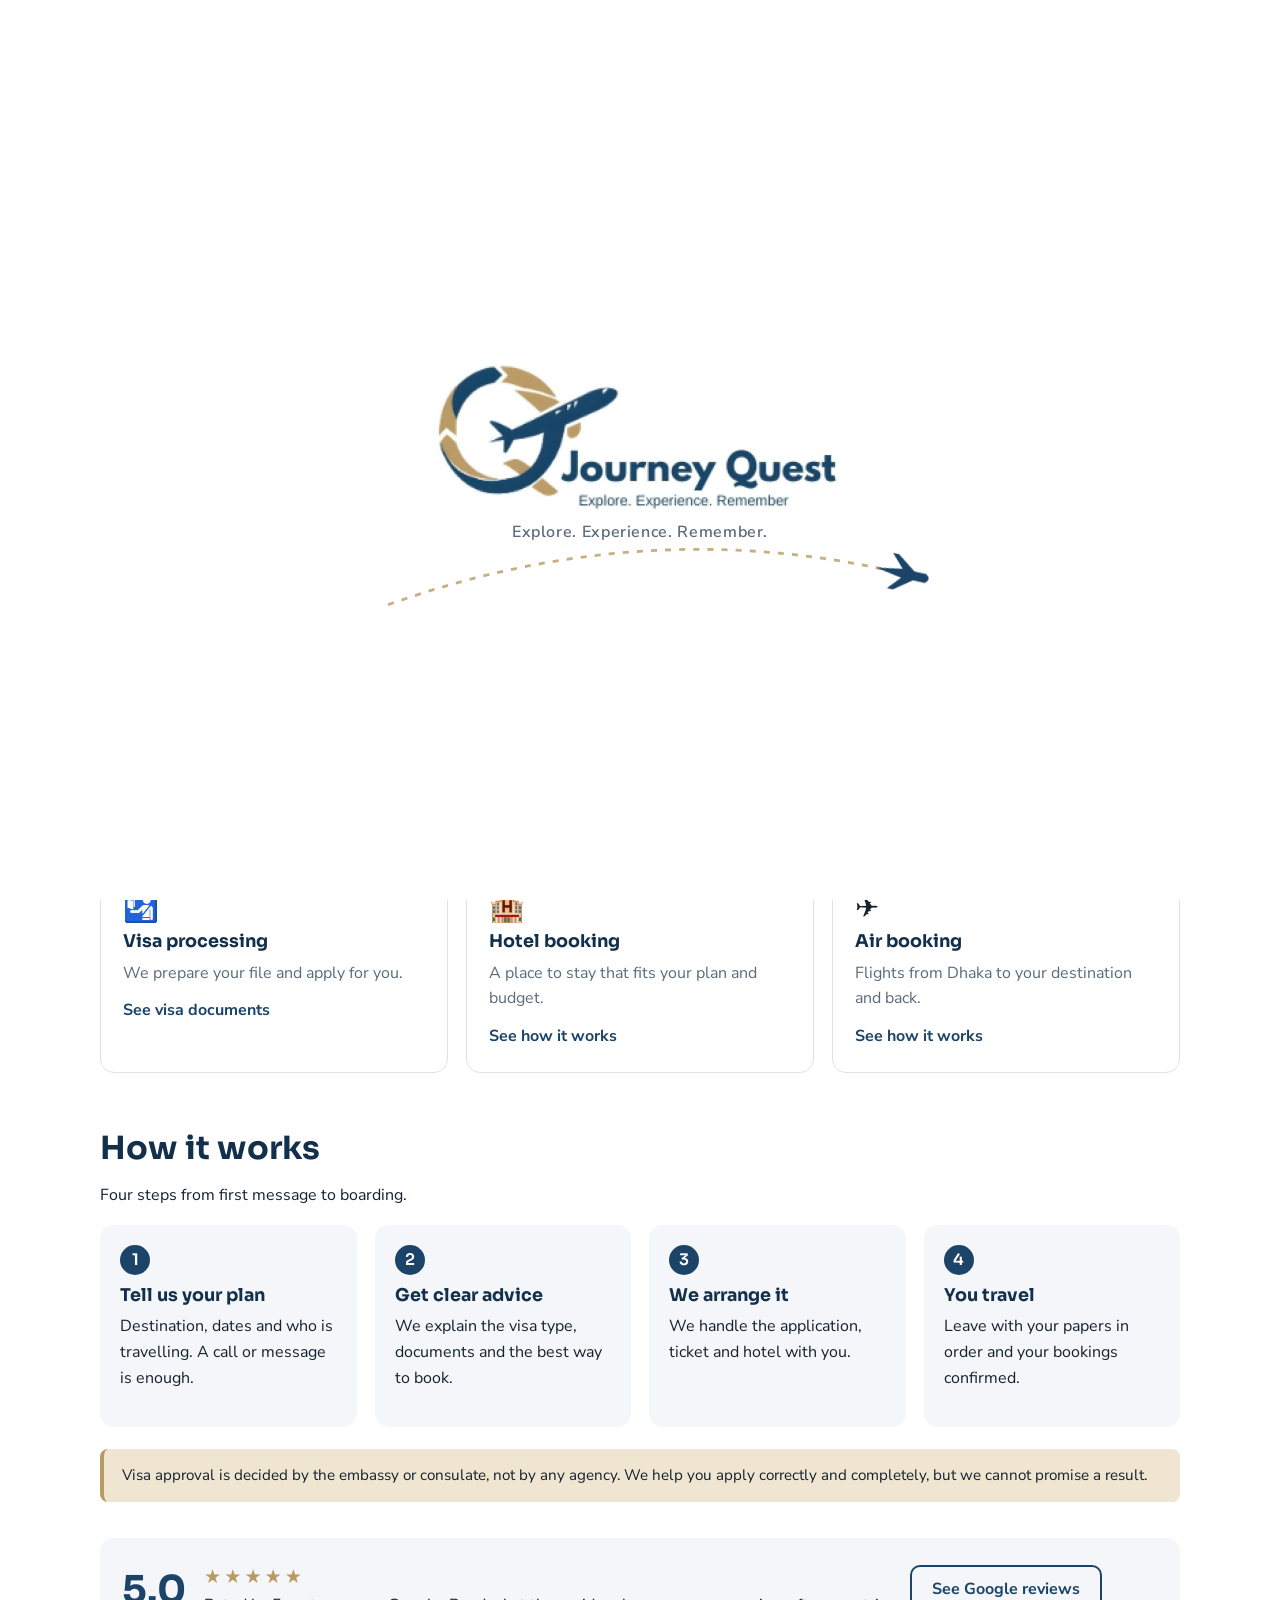
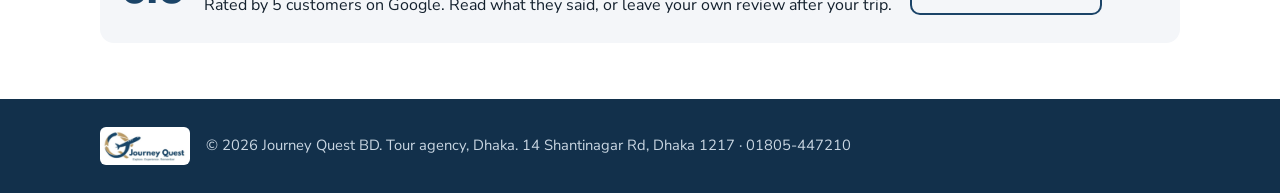
==== commit 0d92c38f: "Update text from Bengali to English" ====
--- a/index.html
+++ b/index.html
@@ -217,7 +217,7 @@
 
     <div class="wrap herogrid">
       <div class="txt">
-      <div class="bn">ভিসা, টিকিট আর হোটেল — সব এক জায়গায়</div>
+      <div class="bn">Visa, Hotel, and Air Ticket - All in One Place.</div>
       <h1>Your visa, flight and hotel, handled from one office in Shantinagar.</h1>
       <p class="lead">Journey Quest BD helps you plan trips abroad. Tell us where you want to go and we will guide you through the visa, book your ticket and hotel, and put together a tour that fits.</p>
       <div class="acts"><a class="btn gold" href="#/contact">Plan my trip</a><a class="btn alt" href="#/services">See our services</a></div>
